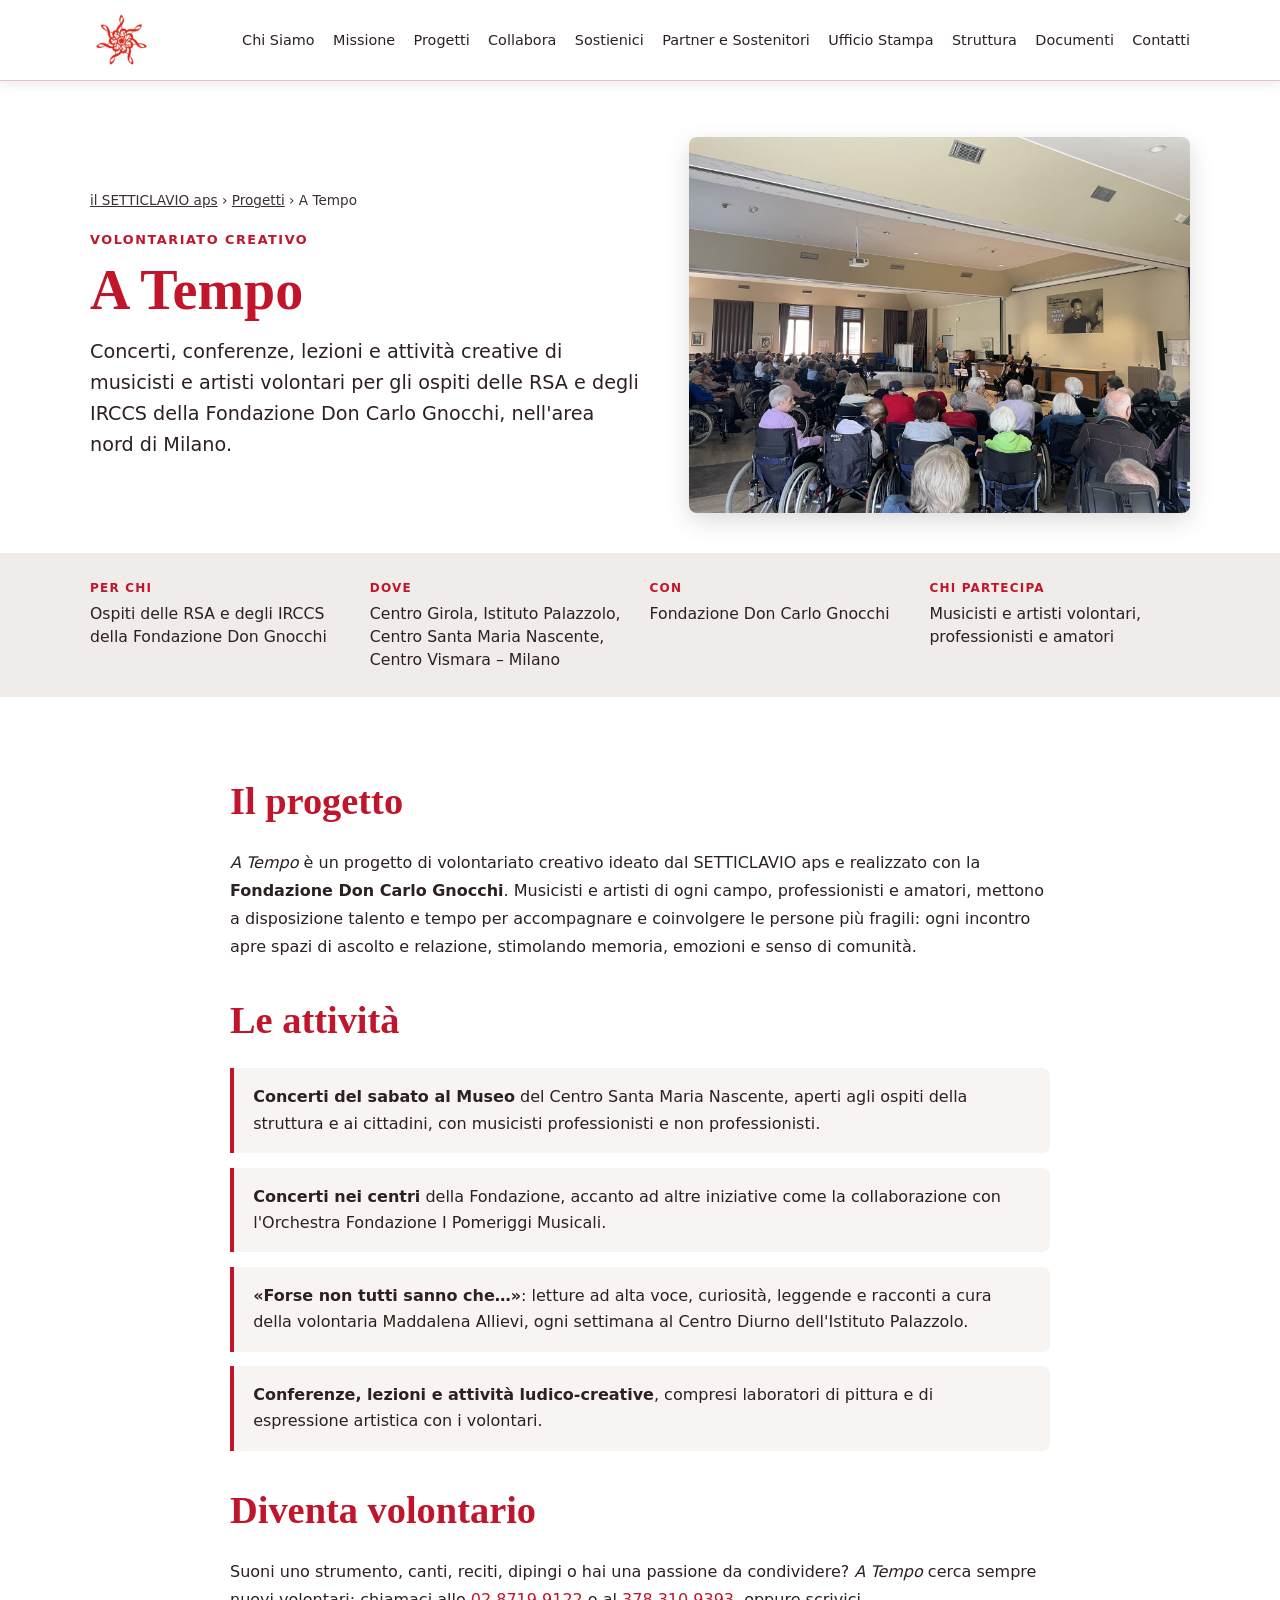
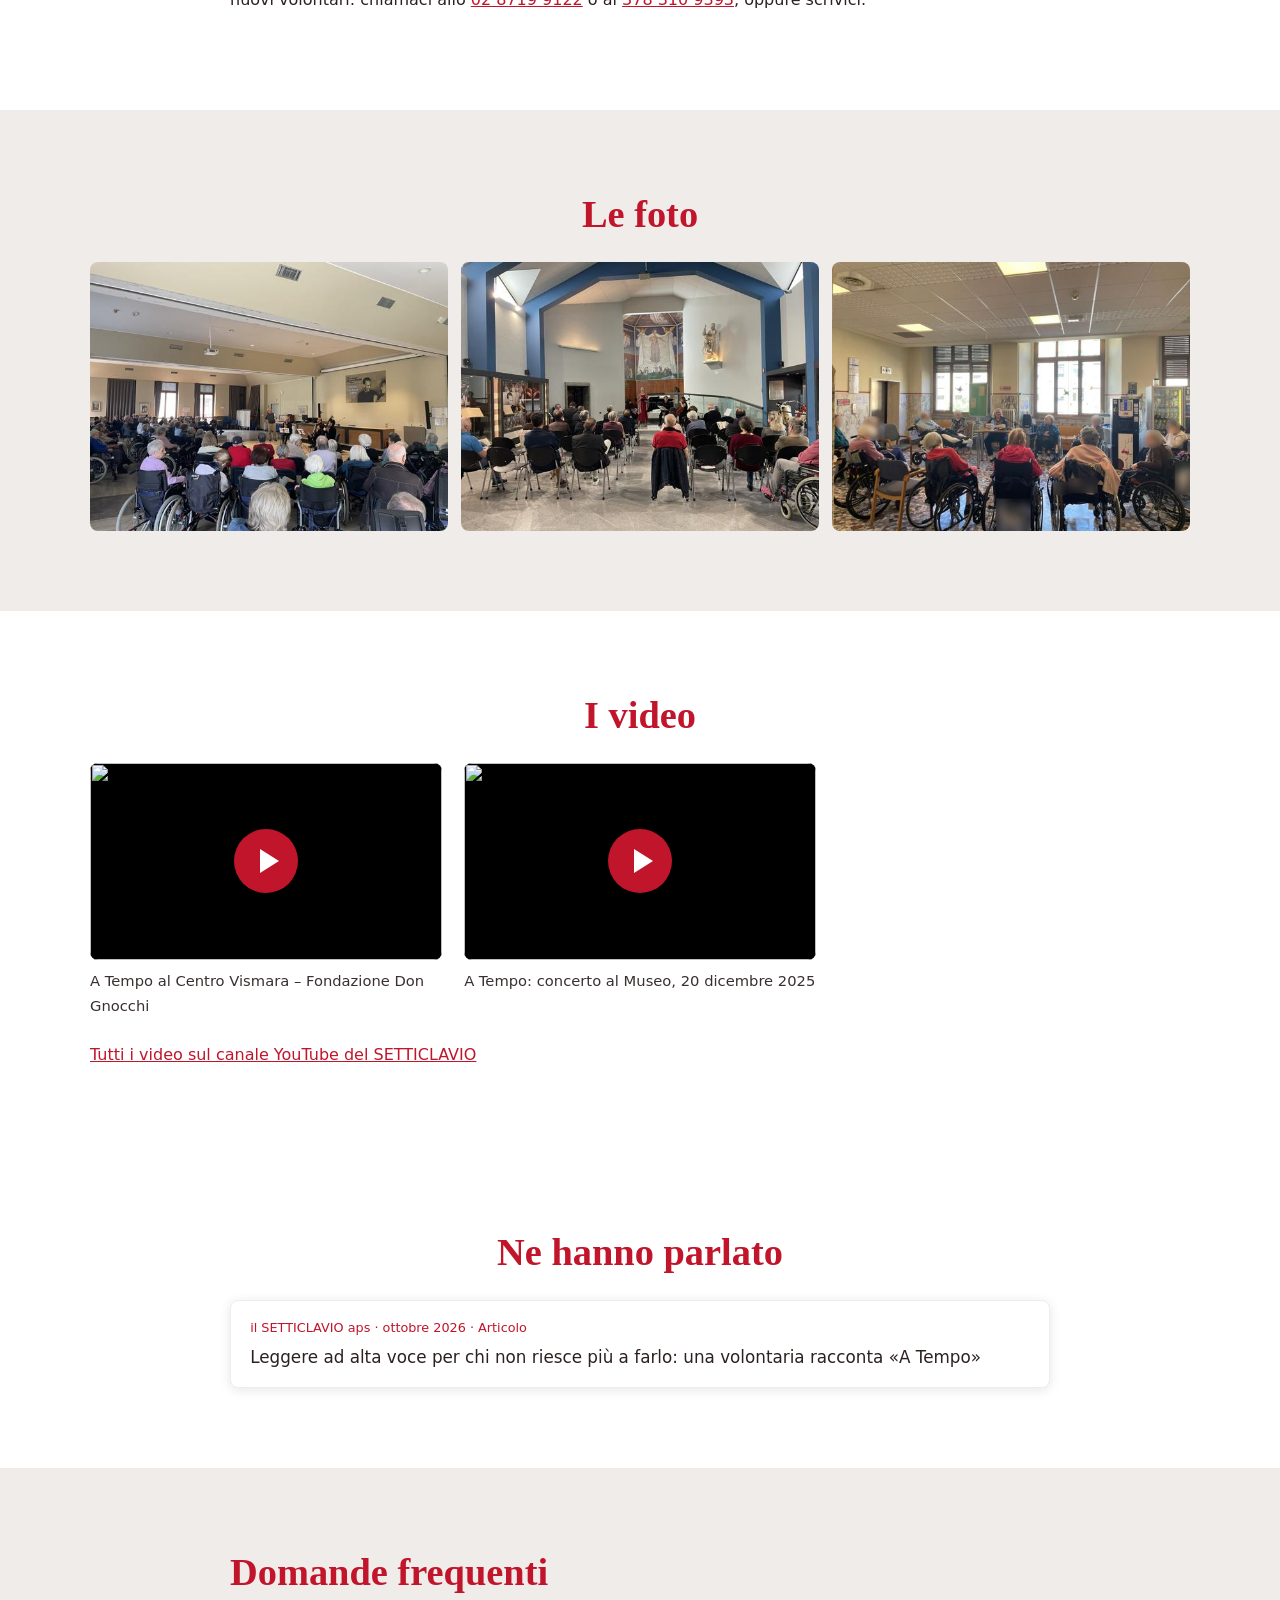
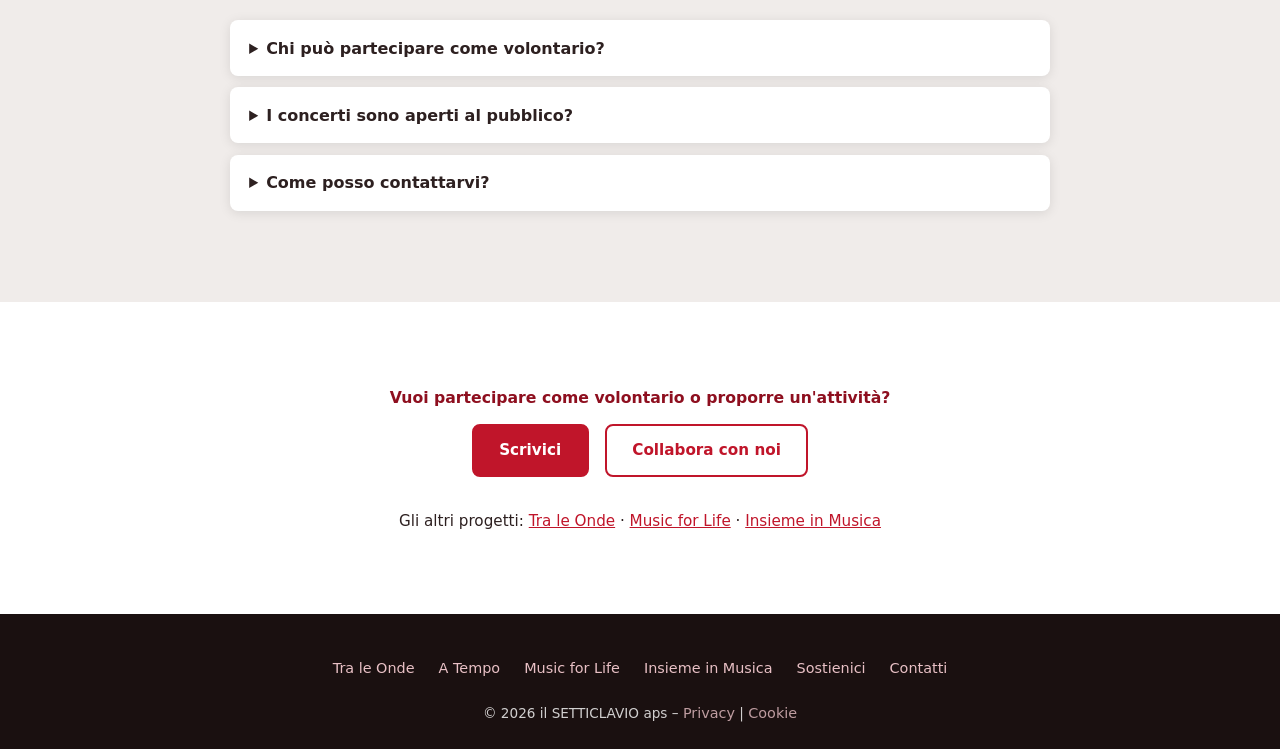
==== progetti/a-tempo/index.html @ abc51055 "Sito del SETTICLAVIO aps su GitHub Pages Prima pubblicazione su GitHub Pages con i file del sito di " ====
<!DOCTYPE html>
<html lang="it">
<head>
  <meta charset="UTF-8" />
  <meta name="viewport" content="width=device-width, initial-scale=1.0" />
  <title>A Tempo: musica e volontariato nelle RSA della Fondazione Don Gnocchi | il SETTICLAVIO aps</title>
  <meta name="description" content="A Tempo: concerti, letture e attività creative di musicisti e artisti volontari per gli ospiti delle RSA della Fondazione Don Gnocchi a Milano." />
  <meta name="robots" content="index, follow, max-image-preview:large" />
  <meta name="theme-color" content="#c0152a" />
  <meta property="og:site_name" content="il SETTICLAVIO aps" />
  <meta property="og:title" content="A Tempo: musica e volontariato nelle RSA della Fondazione Don Gnocchi" />
  <meta property="og:description" content="A Tempo: concerti, letture e attività creative di musicisti e artisti volontari per gli ospiti delle RSA della Fondazione Don Gnocchi a Milano." />
  <meta property="og:type" content="website" />
  <meta property="og:url" content="https://ilsetticlavio.it/progetti/a-tempo/" />
  <meta property="og:locale" content="it_IT" />
  <meta property="og:image" content="https://ilsetticlavio.it/assets/images/progetti/a-tempo/concerto-centro-girola.jpg" />
  <meta name="twitter:card" content="summary_large_image" />
  <link rel="icon" href="../../favicon.ico" sizes="any" />
  <link rel="icon" type="image/png" sizes="32x32" href="../../assets/images/favicon-32x32.png" />
  <link rel="icon" type="image/png" sizes="16x16" href="../../assets/images/favicon-16x16.png" />
  <link rel="apple-touch-icon" sizes="180x180" href="../../assets/images/apple-touch-icon.png" />
  <link rel="canonical" href="https://ilsetticlavio.it/progetti/a-tempo/" />
  <link rel="stylesheet" href="../../assets/css/style.css?v=202611062003" />
  <link rel="stylesheet" href="../../assets/css/progetti.css?v=20261106" />
  <script type="application/ld+json">
{
  "@context": "https://schema.org",
  "@graph": [
    {
      "@type": "WebPage",
      "@id": "https://ilsetticlavio.it/progetti/a-tempo/#page",
      "url": "https://ilsetticlavio.it/progetti/a-tempo/",
      "name": "A Tempo: musica e volontariato nelle RSA della Fondazione Don Gnocchi | il SETTICLAVIO aps",
      "description": "A Tempo: concerti, letture e attività creative di musicisti e artisti volontari per gli ospiti delle RSA della Fondazione Don Gnocchi a Milano.",
      "inLanguage": "it-IT",
      "isPartOf": {
        "@id": "https://ilsetticlavio.it/#website"
      },
      "about": {
        "@id": "https://ilsetticlavio.it/#org"
      },
      "publisher": {
        "@id": "https://ilsetticlavio.it/#org"
      },
      "primaryImageOfPage": "https://ilsetticlavio.it/assets/images/progetti/a-tempo/concerto-centro-girola.jpg"
    },
    {
      "@type": "BreadcrumbList",
      "itemListElement": [
        {
          "@type": "ListItem",
          "position": 1,
          "name": "il SETTICLAVIO aps",
          "item": "https://ilsetticlavio.it/"
        },
        {
          "@type": "ListItem",
          "position": 2,
          "name": "Progetti",
          "item": "https://ilsetticlavio.it/#progetti"
        },
        {
          "@type": "ListItem",
          "position": 3,
          "name": "A Tempo",
          "item": "https://ilsetticlavio.it/progetti/a-tempo/"
        }
      ]
    },
    {
      "@type": "FAQPage",
      "mainEntity": [
        {
          "@type": "Question",
          "name": "Chi può partecipare come volontario?",
          "acceptedAnswer": {
            "@type": "Answer",
            "text": "Musicisti e artisti di ogni campo, professionisti e amatori, ma anche chi vuole leggere, raccontare o proporre un'attività creativa agli ospiti."
          }
        },
        {
          "@type": "Question",
          "name": "I concerti sono aperti al pubblico?",
          "acceptedAnswer": {
            "@type": "Answer",
            "text": "I concerti del sabato al Museo del Centro Santa Maria Nascente sono aperti sia agli ospiti della struttura sia ai cittadini."
          }
        },
        {
          "@type": "Question",
          "name": "Come posso contattarvi?",
          "acceptedAnswer": {
            "@type": "Answer",
            "text": "Al numero 02 8719 9122, al cellulare 378 310 9393 o scrivendo all'associazione dalla pagina dei contatti."
          }
        }
      ]
    },
    {
      "@type": "VideoObject",
      "name": "A Tempo al Centro Vismara – Fondazione Don Gnocchi",
      "description": "A Tempo al Centro Vismara – Fondazione Don Gnocchi – A Tempo, un progetto del SETTICLAVIO aps.",
      "thumbnailUrl": "https://i.ytimg.com/vi/jRk2CGyOWIU/hqdefault.jpg",
      "uploadDate": "2026-01-29T12:00:00+01:00",
      "duration": "PT3M37S",
      "contentUrl": "https://www.youtube.com/watch?v=jRk2CGyOWIU",
      "embedUrl": "https://www.youtube.com/embed/jRk2CGyOWIU",
      "publisher": {
        "@id": "https://ilsetticlavio.it/#org"
      }
    },
    {
      "@type": "VideoObject",
      "name": "A Tempo: concerto al Museo, 20 dicembre 2025",
      "description": "A Tempo: concerto al Museo, 20 dicembre 2025 – A Tempo, un progetto del SETTICLAVIO aps.",
      "thumbnailUrl": "https://i.ytimg.com/vi/jlAQTrAy6Rc/hqdefault.jpg",
      "uploadDate": "2026-01-26T12:00:00+01:00",
      "duration": "PT2M45S",
      "contentUrl": "https://www.youtube.com/watch?v=jlAQTrAy6Rc",
      "embedUrl": "https://www.youtube.com/embed/jlAQTrAy6Rc",
      "publisher": {
        "@id": "https://ilsetticlavio.it/#org"
      }
    }
  ]
}
  </script>
</head>
<body>
  <header class="site-header" id="top">
    <div class="container header-inner">
      <a href="../../" class="logo" aria-label="il SETTICLAVIO aps – homepage">
        <img src="../../assets/images/logo-header.jpg" alt="il SETTICLAVIO aps – logo" width="66" height="56" />
      </a>
      <button class="nav-toggle" id="navToggle" aria-expanded="false" aria-controls="mainNav" aria-label="Apri menu">
        <span></span><span></span><span></span>
      </button>
      <nav class="main-nav" id="mainNav" aria-label="Navigazione principale">
        <ul>
          <li><a href="../../#chi-siamo">Chi Siamo</a></li>
          <li><a href="../../#missione">Missione</a></li>
          <li><a href="../../#progetti" aria-current="true">Progetti</a></li>
          <li><a href="../../#collabora">Collabora</a></li>
          <li><a href="../../#sostienici">Sostienici</a></li>
          <li><a href="../../#partner">Partner e Sostenitori</a></li>
          <li><a href="../../#ufficio-stampa">Ufficio Stampa</a></li>
          <li><a href="../../#struttura">Struttura</a></li>
          <li><a href="../../#documenti">Documenti</a></li>
          <li><a href="../../#contatti">Contatti</a></li>
        </ul>
      </nav>
    </div>
  </header>
  <main id="main">
    <section class="section proj-hero">
      <div class="container proj-hero-inner">
        <div class="proj-hero-text">
          <p class="proj-crumbs"><a href="../../">il SETTICLAVIO aps</a> › <a href="../../#progetti">Progetti</a> › A Tempo</p>
          <p class="proj-eyebrow">Volontariato creativo</p>
          <h1>A Tempo</h1>
          <p class="proj-lead">Concerti, conferenze, lezioni e attività creative di musicisti e artisti volontari per gli ospiti delle RSA e degli IRCCS della Fondazione Don Carlo Gnocchi, nell&#x27;area nord di Milano.</p>
        </div>
        <a class="proj-hero-img" href="../../assets/images/progetti/a-tempo/concerto-centro-girola.jpg" data-gallery="a-tempo" data-caption="Concerto per gli ospiti del Centro Girola – Fondazione Don Gnocchi, Milano"><img src="../../assets/images/progetti/a-tempo/concerto-centro-girola.jpg" alt="Concerto per gli ospiti del Centro Girola – Fondazione Don Gnocchi, Milano" width="1200" height="900" fetchpriority="high" /></a>
      </div>
    </section>
    <section class="proj-facts-wrap">
      <div class="container">
        <dl class="proj-facts">
          <div><dt>Per chi</dt><dd>Ospiti delle RSA e degli IRCCS della Fondazione Don Gnocchi</dd></div>
          <div><dt>Dove</dt><dd>Centro Girola, Istituto Palazzolo, Centro Santa Maria Nascente, Centro Vismara – Milano</dd></div>
          <div><dt>Con</dt><dd>Fondazione Don Carlo Gnocchi</dd></div>
          <div><dt>Chi partecipa</dt><dd>Musicisti e artisti volontari, professionisti e amatori</dd></div>
        </dl>
      </div>
    </section>
    <section class="section">
      <div class="container proj-body">
        <h2>Il progetto</h2>
        <p><em>A Tempo</em> è un progetto di volontariato creativo ideato dal SETTICLAVIO aps e realizzato con la <strong>Fondazione Don Carlo Gnocchi</strong>. Musicisti e artisti di ogni campo, professionisti e amatori, mettono a disposizione talento e tempo per accompagnare e coinvolgere le persone più fragili: ogni incontro apre spazi di ascolto e relazione, stimolando memoria, emozioni e senso di comunità.</p>
        <h2>Le attività</h2>
        <ul class="feature-list"><li><strong>Concerti del sabato al Museo</strong> del Centro Santa Maria Nascente, aperti agli ospiti della struttura e ai cittadini, con musicisti professionisti e non professionisti.</li><li><strong>Concerti nei centri</strong> della Fondazione, accanto ad altre iniziative come la collaborazione con l'Orchestra Fondazione I Pomeriggi Musicali.</li><li><strong>«Forse non tutti sanno che…»</strong>: letture ad alta voce, curiosità, leggende e racconti a cura della volontaria Maddalena Allievi, ogni settimana al Centro Diurno dell'Istituto Palazzolo.</li><li><strong>Conferenze, lezioni e attività ludico-creative</strong>, compresi laboratori di pittura e di espressione artistica con i volontari.</li></ul>
        <h2>Diventa volontario</h2>
        <p>Suoni uno strumento, canti, reciti, dipingi o hai una passione da condividere? <em>A Tempo</em> cerca sempre nuovi volontari: chiamaci allo <a href="tel:+390287199122">02 8719 9122</a> o al <a href="tel:+393783109393">378 310 9393</a>, oppure scrivici.</p>
      </div>
    </section>
    <section class="section section-alt">
      <div class="container">
        <h2>Le foto</h2>
        <div class="project-gallery proj-gallery" aria-label="Foto del progetto A Tempo">
          <a href="../../assets/images/progetti/a-tempo/concerto-centro-girola.jpg" data-gallery="a-tempo" data-caption="Concerto per gli ospiti del Centro Girola – Fondazione Don Gnocchi, Milano"><img src="../../assets/images/progetti/a-tempo/concerto-centro-girola-mini.jpg" alt="Concerto per gli ospiti del Centro Girola" loading="lazy" width="560" height="420" /></a>
          <a href="../../assets/images/progetti/a-tempo/concerto-museo-santa-maria-nascente.jpg" data-gallery="a-tempo" data-caption="Concerto del sabato al Museo del Centro Santa Maria Nascente, aperto a ospiti e cittadini"><img src="../../assets/images/progetti/a-tempo/concerto-museo-santa-maria-nascente-mini.jpg" alt="Concerto al Museo del Centro Santa Maria Nascente" loading="lazy" width="560" height="420" /></a>
          <a href="../../assets/images/progetti/a-tempo/letture-istituto-palazzolo.jpg" data-gallery="a-tempo" data-caption="Letture «Forse non tutti sanno che…» al Centro Diurno dell&#x27;Istituto Palazzolo"><img src="../../assets/images/progetti/a-tempo/letture-istituto-palazzolo-mini.jpg" alt="Letture ad alta voce al Centro Diurno dell&#x27;Istituto Palazzolo" loading="lazy" width="560" height="420" /></a>
        </div>
      </div>
    </section>
    <section class="section">
      <div class="container">
        <h2>I video</h2>
        <div class="proj-videos">
          <figure class="proj-video"><button class="yt" type="button" data-yt="jRk2CGyOWIU" aria-label="Guarda il video: A Tempo al Centro Vismara – Fondazione Don Gnocchi"><img src="https://i.ytimg.com/vi/jRk2CGyOWIU/hqdefault.jpg" alt="" loading="lazy" width="480" height="360" /><span class="play" aria-hidden="true"></span></button><figcaption>A Tempo al Centro Vismara – Fondazione Don Gnocchi</figcaption></figure>
          <figure class="proj-video"><button class="yt" type="button" data-yt="jlAQTrAy6Rc" aria-label="Guarda il video: A Tempo: concerto al Museo, 20 dicembre 2025"><img src="https://i.ytimg.com/vi/jlAQTrAy6Rc/hqdefault.jpg" alt="" loading="lazy" width="480" height="360" /><span class="play" aria-hidden="true"></span></button><figcaption>A Tempo: concerto al Museo, 20 dicembre 2025</figcaption></figure>
        </div>
        <p class="proj-more-videos"><a href="https://www.youtube.com/channel/UCIvSJoJzQL6KwwIrzW5JLLg" target="_blank" rel="noopener">Tutti i video sul canale YouTube del SETTICLAVIO</a></p>
      </div>
    </section>
    <section class="section">
      <div class="container">
        <h2>Ne hanno parlato</h2>
        <ul class="proj-press">
          <li><a href="../../assets/images/rassegna/2026-10-a-tempo-letture.jpg" target="_blank" rel="noopener"><span class="proj-press-meta">il SETTICLAVIO aps · ottobre 2026 · Articolo</span><span class="proj-press-title">Leggere ad alta voce per chi non riesce più a farlo: una volontaria racconta «A Tempo»</span></a></li>
        </ul>
      </div>
    </section>
    <section class="section section-alt">
      <div class="container proj-body">
        <h2>Domande frequenti</h2>
        <details class="proj-faq"><summary>Chi può partecipare come volontario?</summary><p>Musicisti e artisti di ogni campo, professionisti e amatori, ma anche chi vuole leggere, raccontare o proporre un&#x27;attività creativa agli ospiti.</p></details>
        <details class="proj-faq"><summary>I concerti sono aperti al pubblico?</summary><p>I concerti del sabato al Museo del Centro Santa Maria Nascente sono aperti sia agli ospiti della struttura sia ai cittadini.</p></details>
        <details class="proj-faq"><summary>Come posso contattarvi?</summary><p>Al numero 02 8719 9122, al cellulare 378 310 9393 o scrivendo all&#x27;associazione dalla pagina dei contatti.</p></details>
      </div>
    </section>
    <section class="section proj-cta">
      <div class="container">
        <p class="donate-prompt"><strong>Vuoi partecipare come volontario o proporre un&#x27;attività?</strong></p>
        <div class="proj-cta-buttons">
          <a href="../../#contatti" class="btn btn-primary">Scrivici</a>
          <a href="../../#collabora" class="btn btn-outline">Collabora con noi</a>
        </div>
        <p class="proj-others">Gli altri progetti: <a href="../tra-le-onde/">Tra le Onde</a> · <a href="../music-for-life/">Music for Life</a> · <a href="../insieme-in-musica/">Insieme in Musica</a></p>
      </div>
    </section>
  </main>

  <dialog class="press-dialog" id="pressDialog" aria-label="Immagine">
    <button type="button" class="press-dialog-close" aria-label="Chiudi">&times;</button>
    <button type="button" class="press-dialog-nav press-dialog-nav--prev" aria-label="Foto precedente" hidden>&#8249;</button>
    <button type="button" class="press-dialog-nav press-dialog-nav--next" aria-label="Foto successiva" hidden>&#8250;</button>
    <img src="" alt="Immagine ingrandita" />
    <p class="press-dialog-caption"></p>
  </dialog>

  <footer class="site-footer">
    <div class="container footer-inner">
      <nav aria-label="Link footer">
        <ul>
          <li><a href="../tra-le-onde/">Tra le Onde</a></li>
          <li><a href="../a-tempo/">A Tempo</a></li>
          <li><a href="../music-for-life/">Music for Life</a></li>
          <li><a href="../insieme-in-musica/">Insieme in Musica</a></li>
          <li><a href="../../#sostienici">Sostienici</a></li>
          <li><a href="../../#contatti">Contatti</a></li>
        </ul>
      </nav>
      <p class="footer-copy">
        © <span id="year"></span> il SETTICLAVIO aps –
        <a href="../../privacy.html">Privacy</a> |
        <a href="../../privacy.html#cookie">Cookie</a>
      </p>
    </div>
  </footer>

  <a href="#top" class="back-to-top" id="backToTop" aria-label="Torna in cima">↑</a>
  <script src="../../assets/js/main.js?v=202611062003"></script>
  <script>document.querySelectorAll('.yt').forEach(function(b){b.addEventListener('click',function(){var f=document.createElement('iframe');f.src='https://www.youtube-nocookie.com/embed/'+b.dataset.yt+'?autoplay=1&rel=0';f.title=b.getAttribute('aria-label');f.allow='accelerometer; autoplay; encrypted-media; gyroscope; picture-in-picture; fullscreen';f.allowFullscreen=true;b.parentNode.replaceChild(f,b);});});</script>
</body>
</html>
---- assets/css/style.css ----
/* ===========================
   RESET & BASE
   =========================== */
*, *::before, *::after { box-sizing: border-box; margin: 0; padding: 0; }

:root {
  --red:       #c0152a;
  --red-dark:  #8e0f1f;
  --red-light: #e8c0c5;
  --white:     #ffffff;
  --off-white: #f7f4f2;
  --gray-100:  #f0ecea;
  --gray-700:  #3a3030;
  --gray-900:  #1a1010;
  --text:      #2d2020;
  --radius:    8px;
  --shadow:    0 2px 12px rgba(0,0,0,.10);
  --shadow-lg: 0 8px 24px rgba(0,0,0,.14);
  --transition: .25s ease;
  --max-w:     1100px;
  --font:      'Georgia', 'Times New Roman', serif;
  --font-ui:   system-ui, -apple-system, sans-serif;
}

html { scroll-behavior: smooth; }

body {
  font-family: var(--font-ui);
  font-size: 1rem;
  line-height: 1.7;
  color: var(--text);
  background: var(--white);
}

img { max-width: 100%; height: auto; display: block; }
a  { color: var(--red); text-decoration: underline; }
a:hover { color: var(--red-dark); }

ul { list-style: none; }

/* ===========================
   TYPOGRAPHY
   =========================== */
h1, h2, h3, h4 {
  font-family: var(--font);
  line-height: 1.25;
  color: var(--gray-900);
}
h1 { font-size: clamp(2rem, 5vw, 3.5rem); }
h2 {
  font-size: clamp(1.6rem, 3vw, 2.4rem);
  color: var(--red);
  margin-bottom: 1.5rem;
  text-align: center;
}
h3 { font-size: 1.2rem; margin-bottom: .6rem; }
h4 { font-size: 1rem; margin-bottom: .4rem; }

p + p { margin-top: 1rem; }

.section-intro {
  max-width: 820px;
  margin: 0 auto 1.2rem;
  text-align: center;
  font-size: 1.05rem;
  color: var(--gray-700);
}

.impact-callout {
  max-width: 760px;
  margin: 1.5rem auto 0;
  padding: 1.6rem 1.8rem;
  background: var(--white);
  border-left: 4px solid var(--red);
  border-radius: var(--radius);
  box-shadow: var(--shadow);
}
.impact-callout p { margin: 0; }
.impact-callout-lead {
  font-size: 1.15rem;
  color: var(--gray-900);
  line-height: 1.5;
}
.impact-callout-lead strong { color: var(--red); }
.impact-callout-body {
  margin-top: .7rem !important;
  color: var(--gray-700);
  font-size: 1rem;
}
.impact-callout-body strong { color: var(--red-dark); }
.section-lead {
  text-align: center;
  font-size: 1.05rem;
  color: var(--red-dark);
  margin: 0 auto 1rem;
  font-family: var(--font);
  font-style: italic;
}
.section-subtitle {
  text-align: center;
  font-size: 1.3rem;
  color: var(--red-dark);
  margin-bottom: 1rem;
}

/* ===========================
   LAYOUT
   =========================== */
.container {
  width: min(var(--max-w), 100% - 2rem);
  margin-inline: auto;
}

.section       { padding: 5rem 0; }
.section-alt   { background: var(--gray-100); }
.section-dark  { background: var(--red); color: var(--white); }
.section-dark h2 { color: var(--white); }
.section-dark a  { color: var(--red-light); }
.section-dark a:hover { color: var(--white); }

.section-cta   { text-align: center; margin-top: 2.5rem; }

.two-col   { display: grid; grid-template-columns: 1fr 1fr; gap: 3rem; align-items: start; }
.three-col { display: grid; grid-template-columns: repeat(3, 1fr); gap: 2rem; margin-top: 2.5rem; }
.four-col  { display: grid; grid-template-columns: repeat(4, 1fr); gap: 1.5rem; }

@media (max-width: 900px) {
  .two-col   { grid-template-columns: 1fr; }
  .three-col { grid-template-columns: 1fr 1fr; }
  .four-col  { grid-template-columns: 1fr 1fr; }
}
@media (max-width: 540px) {
  .three-col, .four-col { grid-template-columns: 1fr; }
}

/* ===========================
   BUTTONS
   =========================== */
.btn {
  display: inline-block;
  padding: .7rem 1.6rem;
  border-radius: var(--radius);
  font-family: var(--font-ui);
  font-size: .95rem;
  font-weight: 600;
  text-decoration: none;
  cursor: pointer;
  border: 2px solid transparent;
  transition: background var(--transition), color var(--transition), border-color var(--transition), transform var(--transition);
}
.btn:hover { transform: translateY(-1px); }
.btn-primary  { background: var(--red); color: var(--white); border-color: var(--red); }
.btn-primary:hover  { background: var(--red-dark); border-color: var(--red-dark); color: var(--white); }
.btn-outline  { background: transparent; color: var(--red); border-color: var(--red); }
.btn-outline:hover  { background: var(--red); color: var(--white); }
.btn-secondary { background: var(--white); color: var(--red); border-color: var(--white); }
.btn-secondary:hover { background: var(--off-white); }

.btn-donate {
  display: inline-flex;
  align-items: center;
  gap: .6rem;
  padding: 1rem 2.2rem;
  font-size: 1.05rem;
  letter-spacing: .01em;
  color: var(--white);
  border-color: transparent;
  background: linear-gradient(135deg, #198754, #146c43);
  box-shadow: 0 6px 20px rgba(25, 135, 84, .35);
  animation: donate-pulse 2.6s ease-in-out infinite;
}
.btn-donate:hover {
  color: var(--white);
  background: linear-gradient(135deg, #146c43, #198754);
  box-shadow: 0 12px 28px rgba(25, 135, 84, .5);
  transform: translateY(-2px);
}
.btn-donate-heart {
  width: 18px;
  height: 18px;
  fill: currentColor;
  transform-origin: center;
  animation: donate-heartbeat 1.6s ease-in-out infinite;
}

@keyframes donate-pulse {
  0%, 100% { box-shadow: 0 6px 20px rgba(25, 135, 84, .35); }
  50%      { box-shadow: 0 8px 28px rgba(25, 135, 84, .55); }
}
@keyframes donate-heartbeat {
  0%, 100% { transform: scale(1); }
  14%      { transform: scale(1.22); }
  28%      { transform: scale(1); }
  42%      { transform: scale(1.14); }
  56%      { transform: scale(1); }
}
@media (prefers-reduced-motion: reduce) {
  .btn-donate, .btn-donate-heart { animation: none; }
}

.btn-cta {
  display: inline-flex;
  align-items: center;
  gap: .6rem;
  padding: 1rem 2.2rem;
  font-size: 1.05rem;
  letter-spacing: .01em;
  color: var(--white);
  border-color: transparent;
  background: linear-gradient(135deg, var(--red), var(--red-dark));
  box-shadow: 0 6px 20px rgba(192, 21, 42, .25);
}
.btn-cta:hover {
  color: var(--white);
  background: linear-gradient(135deg, var(--red-dark), var(--red));
  box-shadow: 0 12px 28px rgba(192, 21, 42, .4);
  transform: translateY(-2px);
}
.btn-cta-arrow {
  width: 18px;
  height: 18px;
  transition: transform var(--transition);
}
.btn-cta:hover .btn-cta-arrow { transform: translateX(4px); }
@media (prefers-reduced-motion: reduce) {
  .btn-cta-arrow { transition: none; }
}

/* ===========================
   HEADER
   =========================== */
.site-header {
  position: sticky;
  top: 0;
  z-index: 100;
  background: var(--white);
  border-bottom: 1px solid var(--red-light);
  box-shadow: var(--shadow);
}
.header-inner {
  display: flex;
  align-items: center;
  gap: 2rem;
  padding-block: .75rem;
}
.logo img {
  height: 56px;
  width: auto;
  display: block;
}
.logo { text-decoration: none; }

.main-nav { flex: 1; }
.main-nav ul { display: flex; justify-content: flex-end; gap: 1.15rem; flex-wrap: nowrap; }
.main-nav a {
  color: var(--text);
  text-decoration: none;
  font-weight: 500;
  font-size: .9rem;
  white-space: nowrap;
  padding: .25rem 0;
  border-bottom: 2px solid transparent;
  transition: border-color var(--transition), color var(--transition);
}
.main-nav a:hover { color: var(--red); border-bottom-color: var(--red); }

.nav-toggle {
  display: none;
  flex-direction: column;
  gap: 5px;
  background: none;
  border: none;
  cursor: pointer;
  padding: .5rem;
  margin-left: auto;
}
.nav-toggle span {
  display: block;
  width: 24px; height: 2px;
  background: var(--text);
  border-radius: 2px;
  transition: transform var(--transition), opacity var(--transition);
}
.nav-toggle[aria-expanded="true"] span:nth-child(1) { transform: translateY(7px) rotate(45deg); }
.nav-toggle[aria-expanded="true"] span:nth-child(2) { opacity: 0; }
.nav-toggle[aria-expanded="true"] span:nth-child(3) { transform: translateY(-7px) rotate(-45deg); }

@media (max-width: 1120px) {
  .nav-toggle { display: flex; }
  .header-inner > .btn { display: none; }
  .main-nav {
    display: none;
    position: absolute;
    top: 100%;
    left: 0; right: 0;
    background: var(--white);
    border-top: 1px solid var(--red-light);
    padding: 1.5rem;
    box-shadow: var(--shadow);
  }
  .main-nav.is-open { display: block; }
  .main-nav ul { flex-direction: column; justify-content: flex-start; gap: 1rem; }
  .main-nav a { font-size: 1.1rem; }
}

/* ===========================
   HERO
   =========================== */
.hero {
  background: var(--white);
  padding: 0;
}
.hero-image {
  display: block;
  width: 100%;
  height: auto;
  margin: 0;
}

.sr-only {
  position: absolute;
  width: 1px;
  height: 1px;
  padding: 0;
  margin: -1px;
  overflow: hidden;
  clip: rect(0, 0, 0, 0);
  white-space: nowrap;
  border: 0;
}

/* ===========================
   CARDS (Chi Siamo)
   =========================== */
.cards-small { display: flex; flex-direction: column; gap: 1.2rem; }
.card-small {
  background: var(--off-white);
  border-radius: var(--radius);
  padding: 1.2rem 1.4rem;
  border-left: 4px solid var(--red-light);
}
.card-small.highlight { border-left-color: var(--red); background: #fff0f2; }
.did-you-know {
  margin-top: 3rem;
  padding: 2rem 2.5rem;
  background: #fff0f2;
  border-left: 4px solid var(--red);
  border-radius: var(--radius);
  box-shadow: var(--shadow);
}
.dyk-title {
  display: flex;
  align-items: center;
  gap: .75rem;
  font-family: var(--font);
  font-size: 1.95rem;
  color: var(--red);
  margin: 0 0 1.2rem;
  line-height: 1.1;
}
.dyk-icon {
  width: 48px;
  height: 48px;
  stroke: var(--red);
  fill: none;
  flex-shrink: 0;
}
.dyk-body {
  background: var(--white);
  padding: 1.4rem 1.6rem;
  border-radius: var(--radius);
  box-shadow: 0 1px 4px rgba(0, 0, 0, .04);
  color: var(--gray-700);
}
.dyk-body p { margin: 0 0 .9rem; line-height: 1.65; }
.dyk-body p:last-child { margin-bottom: 0; }
.dyk-body strong { color: var(--gray-900); }

@media (max-width: 700px) {
  .did-you-know { padding: 1.6rem 1.4rem; }
  .dyk-title { font-size: 1.6rem; }
  .dyk-icon { width: 38px; height: 38px; }
  .dyk-body { padding: 1.2rem 1.3rem; }
}

.setticlavio-quote {
  font-family: var(--font);
  font-style: italic;
  color: var(--red-dark);
  background: var(--white);
  border-left: 4px solid var(--red);
  border-radius: 0 var(--radius) var(--radius) 0;
  box-shadow: 0 2px 8px rgba(192, 21, 42, .08);
  padding: 1rem 1.4rem;
  margin: 1.2rem 0 0;
  font-size: 1.08rem;
  line-height: 1.5;
}
.card-small .card-icon {
  display: block;
  width: 56px;
  height: 56px;
  object-fit: contain;
  margin-bottom: .6rem;
}

/* ===========================
   TIMELINE (Chi Siamo)
   =========================== */
.timeline {
  list-style: none;
  margin: 1.5rem 0 0;
  padding: 0;
  position: relative;
}
.timeline::before {
  content: "";
  position: absolute;
  left: 70px;
  top: 8px;
  bottom: 8px;
  width: 2px;
  background: var(--red-light);
}
.timeline li {
  position: relative;
  display: grid;
  grid-template-columns: 90px 1fr;
  gap: 1.2rem;
  padding: 0 0 1.8rem;
}
.timeline li:last-child { padding-bottom: 0; }
.timeline-year {
  font-family: var(--font);
  font-weight: 700;
  font-size: 1.15rem;
  color: var(--red);
  text-align: right;
  padding-right: 1.4rem;
  position: relative;
  line-height: 1.3;
}
.timeline-year::after {
  content: "";
  position: absolute;
  right: -7px;
  top: 6px;
  width: 14px;
  height: 14px;
  border-radius: 50%;
  background: var(--red);
  border: 3px solid var(--white);
  box-shadow: 0 0 0 2px var(--red-light);
}
.timeline-body h3 {
  margin: 0 0 .4rem;
  font-size: 1.1rem;
  color: var(--gray-900);
}
.timeline-body p {
  margin: 0;
  line-height: 1.55;
}

@media (max-width: 540px) {
  .timeline::before { left: 50px; }
  .timeline li { grid-template-columns: 70px 1fr; gap: .8rem; }
  .timeline-year { font-size: 1rem; padding-right: 1rem; }
}

/* ===========================
   VALUES
   =========================== */
.value-card {
  background: var(--white);
  border-radius: var(--radius);
  padding: 2rem 1.5rem;
  text-align: center;
  box-shadow: var(--shadow);
  border-top: 4px solid var(--red);
  transition: transform var(--transition), box-shadow var(--transition);
  display: flex;
  flex-direction: column;
}
.value-card p {
  font-size: .95rem;
  line-height: 1.7;
  text-align: left;
}
.value-card p + p { margin-top: .8rem; }
.value-card:hover { transform: translateY(-4px); box-shadow: var(--shadow-lg); }
.value-icon {
  display: inline-flex;
  align-items: center;
  justify-content: center;
  width: 110px;
  height: 110px;
  margin: 0 auto 1rem;
  color: var(--red);
  background: #fff0f2;
  border-radius: 50%;
}
.value-icon svg { width: 60px; height: 60px; }
.value-img {
  display: block;
  width: 110px;
  height: 110px;
  object-fit: contain;
  margin: 0 auto 1rem;
}

/* ===========================
   PROJECTS
   =========================== */
.project-list { display: flex; flex-direction: column; gap: 3rem; margin-top: 1rem; }
.project-card {
  display: grid;
  grid-template-columns: 1fr 1fr;
  gap: 0;
  align-items: stretch;
  background: var(--off-white);
  border-radius: var(--radius);
  overflow: hidden;
  box-shadow: var(--shadow);
}
.project-card--reverse .project-img { order: 2; }

.project-img {
  min-height: 320px;
  background: var(--white) url('../images/atempo.png') center/contain no-repeat;
}
.project-img--onde { background-image: url('../images/traleonde.png'); }
.project-img--mfl  { background-image: url('../images/musicforlife.png'); }
.project-img--iim  { background-image: url('../images/insieme-in-musica-locandina.jpg'); background-size: auto 92%; }

.project-body { padding: 2.5rem 2rem; }
.project-body h3 { font-size: 1.5rem; color: var(--red); margin-bottom: 1rem; }

@media (max-width: 700px) {
  .project-card { grid-template-columns: 1fr; }
  .project-card--reverse .project-img { order: 0; }
  .project-img { min-height: 220px; }
}

/* ===========================
   SERVICES (Aziende)
   =========================== */
.service-card {
  background: var(--white);
  border-radius: var(--radius);
  padding: 1.5rem;
  box-shadow: var(--shadow);
  text-align: center;
  transition: transform var(--transition), box-shadow var(--transition);
}
.service-card:hover { transform: translateY(-4px); box-shadow: var(--shadow-lg); }
.service-icon { font-size: 2rem; margin-bottom: .8rem; }
.service-img {
  display: block;
  width: 90px;
  height: 90px;
  object-fit: contain;
  margin: 0 auto .8rem;
}
.service-card h4 { color: var(--red-dark); }
.service-card p { font-size: .95rem; color: var(--gray-700); }

.company-benefits {
  margin: 2.5rem auto 0;
  padding: 1.8rem 2rem;
  background: var(--white);
  border-radius: var(--radius);
  box-shadow: var(--shadow);
}
.company-benefits-title {
  text-align: center;
  color: var(--red);
  font-size: 1.2rem;
  margin: 0 0 1.4rem;
}
.company-benefits ul {
  list-style: none;
  padding: 0;
  margin: 0;
  display: grid;
  grid-template-columns: repeat(4, 1fr);
  gap: 1.5rem;
}
.company-benefits li { display: flex; gap: .7rem; align-items: flex-start; font-size: .92rem; color: var(--gray-700); line-height: 1.5; }
.company-benefits li svg { width: 26px; height: 26px; flex-shrink: 0; color: var(--red); }
.company-benefits li strong { display: block; color: var(--gray-900); margin-bottom: .15rem; }
.company-knowhow {
  max-width: 760px;
  margin: 1.8rem auto 0;
  text-align: center;
  color: var(--gray-700);
}
.company-knowhow strong { color: var(--red-dark); }
.company-partners-link { margin: 1rem 0 0; font-size: .95rem; }
.company-partners-link a { color: var(--red); text-decoration: underline; }
@media (max-width: 900px) {
  .company-benefits ul { grid-template-columns: 1fr 1fr; }
}
@media (max-width: 540px) {
  .company-benefits { padding: 1.5rem 1.2rem; }
  .company-benefits ul { grid-template-columns: 1fr; }
}

/* ===========================
   SUPPORT CARDS
   =========================== */
.support-card {
  background: var(--off-white);
  border-radius: var(--radius);
  padding: 2rem 1.5rem;
  display: flex;
  flex-direction: column;
  gap: .8rem;
  box-shadow: var(--shadow);
  border-top: 4px solid var(--red);
}
.support-grid {
  display: grid;
  grid-template-columns: 1fr 1fr;
  gap: 2rem;
  margin-top: 2.5rem;
}
.support-card-wide { grid-column: 1 / -1; }
.support-intro {
  display: flex;
  align-items: flex-start;
  gap: 1.5rem;
}
.support-intro .support-img { flex-shrink: 0; }
.support-intro p { margin-bottom: .6rem; }
.donate-options {
  display: grid;
  grid-template-columns: repeat(3, 1fr);
  gap: 1.2rem;
  margin-top: .4rem;
}
@media (max-width: 900px) {
  .donate-options { grid-template-columns: 1fr 1fr; }
  .donate-options .donate-option:first-child { grid-column: 1 / -1; }
}
@media (max-width: 640px) {
  .support-grid, .donate-options { grid-template-columns: 1fr; }
  .support-intro { flex-direction: column; gap: .4rem; }
  .iban { white-space: normal; }
}

.support-card h3 {
  color: var(--red);
  font-size: 1.3rem;
  margin-bottom: .4rem;
}
.support-img {
  display: block;
  width: 80px;
  height: 80px;
  object-fit: contain;
  margin-bottom: .4rem;
}
.support-card .btn { margin-top: auto; align-self: flex-start; }

.donate-prompt {
  margin: .2rem 0 -.2rem;
  font-size: .98rem;
  color: var(--gray-900);
}
.donate-prompt strong { color: var(--red-dark); }

.section-cta .donate-prompt {
  max-width: 560px;
  margin: 0 auto 1.5rem;
  font-size: 1.05rem;
  line-height: 1.6;
}

.payment-methods {
  list-style: none;
  display: flex;
  flex-wrap: wrap;
  gap: .4rem;
  padding: 0;
  margin: .7rem 0 0;
  align-self: flex-start;
}
.payment-methods li { display: flex; }
.payment-methods svg {
  height: 22px;
  width: auto;
  display: block;
  border-radius: 4px;
  box-shadow: 0 1px 2px rgba(0,0,0,.08);
}

.donate-option {
  background: var(--white);
  border-radius: var(--radius);
  padding: 1.6rem 1.2rem 1.4rem;
  display: flex;
  flex-direction: column;
  align-items: center;
  text-align: center;
  gap: .55rem;
  box-shadow: 0 1px 6px rgba(0,0,0,.07);
  border-top: 3px solid var(--red);
}
.donate-option--satispay { border-top-color: #ff3d00; }
.donate-option--carta { border-top-color: #198754; }
.donate-option--carta .donate-option-icon { background: #d1e7dd; color: #198754; }
.donate-choose {
  margin: 1.2rem 0 .2rem;
  font-weight: 700;
  font-size: .85rem;
  text-transform: uppercase;
  letter-spacing: .08em;
  color: var(--gray-700);
  text-align: center;
}
.donate-option-icon {
  width: 56px;
  height: 56px;
  border-radius: 50%;
  background: var(--red-light);
  color: var(--red);
  display: flex;
  align-items: center;
  justify-content: center;
}
.donate-option-icon svg { width: 28px; height: 28px; }
.donate-option-logo { width: auto; border-radius: 0; background: none; }
.donate-option-logo img { height: 26px; width: auto; display: block; }
.donate-option-title {
  font-family: var(--font-ui);
  font-size: 1.1rem;
  font-weight: 700;
  color: var(--gray-900);
  margin: .2rem 0 0;
}
.donate-badge {
  font-size: .75rem;
  font-weight: 700;
  color: var(--white);
  background: var(--red);
  padding: .15rem .65rem;
  border-radius: 999px;
}
.donate-badge-muted { background: #198754; }
.donate-badge-satispay { background: #ff3d00; }
.donate-badge-heart { display: inline-flex; align-items: center; padding: .3rem .8rem; }
.donate-badge-heart .btn-donate-heart { width: 14px; height: 14px; }
.donate-option-text { font-size: .93rem; margin: 0 0 .3rem; color: var(--gray-700); }
.donate-option .btn,
.donate-option .iban-box { margin-top: auto; align-self: stretch; justify-content: center; }
.donate-option .btn { padding: .85rem 1.2rem; font-size: 1rem; }
.donate-option .payment-methods { align-self: center; margin: 0 0 .4rem; }

.iban-box {
  display: flex;
  flex-direction: column;
  align-items: center;
  gap: .4rem;
  background: var(--off-white);
  border: 1px dashed var(--red-light);
  border-radius: var(--radius);
  padding: .7rem .6rem;
}
.iban {
  font-family: 'Courier New', monospace;
  font-weight: 700;
  font-size: .82rem;
  color: var(--red);
  white-space: nowrap;
}
.copy-btn {
  font: inherit;
  font-size: .8rem;
  font-weight: 600;
  padding: .25rem .8rem;
  border: 1px solid var(--red);
  border-radius: 999px;
  background: transparent;
  color: var(--red);
  cursor: pointer;
}
.copy-btn:hover { background: var(--red); color: var(--white); }
.bank-holder { font-size: .82rem; color: var(--gray-700); margin: 0; line-height: 1.5; }
.btn-satispay {
  display: inline-flex;
  align-items: center;
  gap: .6rem;
  color: var(--white);
  background: #ff3d00;
  border-color: #ff3d00;
}
.btn-satispay:hover { color: var(--white); background: #e03500; border-color: #e03500; }

.join-block {
  display: grid;
  grid-template-columns: auto 1fr auto;
  align-items: center;
  gap: 2rem;
  margin-top: 2.5rem;
  padding: 2rem 2.5rem;
  background: linear-gradient(135deg, var(--red), var(--red-dark));
  color: var(--white);
  border-radius: var(--radius);
  box-shadow: var(--shadow-lg);
}
.join-icon {
  width: 80px;
  height: 80px;
  color: var(--white);
  opacity: .92;
  flex-shrink: 0;
}
.join-icon svg { width: 100%; height: 100%; }
.join-content h3 {
  color: var(--white);
  margin: 0 0 .6rem;
  font-size: 1.4rem;
}
.join-content p {
  margin: 0 0 .6rem;
  color: rgba(255, 255, 255, .92);
  line-height: 1.55;
}
.join-content p:last-child { margin-bottom: 0; }
.join-content strong { color: var(--white); }
.join-content .donate-prompt {
  font-size: 1rem;
  color: rgba(255, 255, 255, .92);
  margin: .2rem 0 0;
}
.join-content .donate-prompt strong { color: var(--white); }
.join-content .join-note {
  margin-top: .7rem;
  font-size: .85rem;
  color: rgba(255, 255, 255, .78);
}
.join-note a { color: var(--white); text-decoration: underline; }

.join-cta {
  background: var(--white) !important;
  color: var(--red) !important;
  box-shadow: 0 6px 20px rgba(0, 0, 0, .15);
}
.join-cta:hover {
  background: var(--off-white) !important;
  color: var(--red-dark) !important;
  box-shadow: 0 12px 28px rgba(0, 0, 0, .22);
}

@media (max-width: 700px) {
  .join-block {
    grid-template-columns: 1fr;
    text-align: center;
    gap: 1.2rem;
    padding: 1.8rem 1.5rem;
  }
  .join-icon { margin: 0 auto; width: 64px; height: 64px; }
  .join-cta { justify-self: center; }
}

.bullet-list {
  list-style: none;
  padding-left: 0;
}
.bullet-list li {
  position: relative;
  padding-left: 1.4rem;
  margin-bottom: .4rem;
}
.bullet-list li::before {
  content: "♪";
  position: absolute;
  left: 0;
  color: var(--red);
  font-weight: bold;
}

.note { font-size: .85rem; color: var(--gray-700); font-style: italic; }
.note-with-icon {
  display: flex;
  align-items: center;
  gap: .5rem;
  font-style: normal;
  color: var(--red-dark);
  font-weight: 500;
}
.note-with-icon svg {
  width: 18px;
  height: 18px;
  color: var(--red);
  flex-shrink: 0;
}

.codice-fiscale {
  font-family: 'Courier New', monospace;
  font-size: 1.4rem;
  font-weight: bold;
  color: var(--red);
  background: var(--white);
  padding: .6rem 1rem;
  border-radius: var(--radius);
  text-align: center;
  letter-spacing: 1px;
  border: 2px dashed var(--red-light);
}
.cinque-x-mille-steps {
  list-style: none;
  counter-reset: step;
  padding: 0;
  margin: .4rem 0;
}
.cinque-x-mille-steps li {
  counter-increment: step;
  position: relative;
  padding-left: 2rem;
  margin-bottom: .6rem;
  font-size: .95rem;
  line-height: 1.5;
}
.cinque-x-mille-steps li::before {
  content: counter(step);
  position: absolute;
  left: 0;
  top: 0;
  width: 1.4rem;
  height: 1.4rem;
  background: var(--red);
  color: var(--white);
  border-radius: 50%;
  font-size: .8rem;
  font-weight: 700;
  display: flex;
  align-items: center;
  justify-content: center;
}

.social-links {
  display: flex;
  gap: .6rem;
  flex-wrap: wrap;
  margin-top: .5rem;
}
.social-links a {
  display: inline-flex;
  align-items: center;
  justify-content: center;
  width: 40px;
  height: 40px;
  border-radius: 50%;
  background: var(--red);
  color: var(--white);
  text-decoration: none;
  border: 2px solid var(--red);
  transition: background var(--transition), color var(--transition), border-color var(--transition), transform var(--transition);
}
.social-links a svg {
  width: 20px;
  height: 20px;
  fill: currentColor;
}
.social-links a:hover {
  background: var(--white);
  color: var(--red);
  transform: translateY(-2px);
}
.social-links--dark a {
  background: transparent;
  color: var(--white);
  border-color: var(--white);
}
.social-links--dark a:hover {
  background: var(--white);
  color: var(--red);
  border-color: var(--white);
}

/* ===========================
   PARTNERS
   =========================== */
.partners-featured {
  display: grid;
  grid-template-columns: repeat(3, 1fr);
  gap: 2rem;
  margin-bottom: 3rem;
}
.partner-featured {
  background: var(--white);
  border-radius: var(--radius);
  padding: 2rem 1.8rem;
  box-shadow: var(--shadow);
  text-align: center;
  display: flex;
  flex-direction: column;
  align-items: center;
  gap: .8rem;
  border-top: 4px solid var(--red);
}
.partner-featured img {
  max-width: 220px;
  max-height: 120px;
  min-height: 0;
  flex: 0 0 auto;
  width: auto;
  height: auto;
  object-fit: contain;
  margin: .5rem 0;
}
.partner-featured--main { grid-column: 1 / -1; }
.partner-featured--main p { max-width: 560px; }
.partner-featured img.logo-cariplo { width: 330px; max-width: 100%; max-height: none; }
.partner-featured img.logo-intesa { max-width: 130px; max-height: 92px; }
.partner-featured img.logo-bper { max-width: 150px; margin: 1.1rem 0; }
.partner-label {
  display: inline-block;
  background: var(--red);
  color: var(--white);
  font-size: .75rem;
  font-weight: 700;
  text-transform: uppercase;
  letter-spacing: .08em;
  padding: .3rem .8rem;
  border-radius: 20px;
}
.partner-featured h3 {
  color: var(--red);
  font-size: 1.25rem;
  margin: 0;
}
.partner-featured p {
  color: var(--gray-700);
  font-size: .95rem;
  margin: 0;
}

.partners-history {
  max-width: 900px;
  margin: 0 auto;
  text-align: center;
  padding: 2rem 0 0;
}
.partners-history-eyebrow {
  display: inline-block;
  font-size: .8rem;
  font-weight: 700;
  text-transform: uppercase;
  letter-spacing: .15em;
  color: var(--red);
  margin-bottom: .8rem;
}
.partners-history-title {
  font-family: var(--font);
  font-size: clamp(1.6rem, 3vw, 2.2rem);
  color: var(--gray-900);
  margin-bottom: 1rem;
  line-height: 1.2;
}
.partners-history-divider {
  width: 60px;
  height: 3px;
  background: var(--red);
  border-radius: 3px;
  margin: 0 auto 2.5rem;
}
.partners-history-block {
  margin-bottom: 2rem;
}
.partners-history-block:last-child { margin-bottom: 0; }
.partners-history-block h4 {
  font-family: var(--font);
  font-size: 1.15rem;
  color: var(--red);
  margin-bottom: .6rem;
  letter-spacing: .02em;
}
.partners-history p {
  color: var(--gray-700);
  font-size: 1.02rem;
  line-height: 1.8;
  max-width: 760px;
  margin: 0 auto;
}
.partners-history strong { color: var(--gray-900); font-weight: 600; }

.partners-block-intro {
  margin: 0 auto .9rem !important;
  font-size: .98rem !important;
  line-height: 1.5 !important;
  color: var(--gray-700);
}

.partners-chips {
  list-style: none;
  padding: 0;
  margin: 0 auto;
  display: flex;
  flex-wrap: wrap;
  justify-content: center;
  gap: .55rem;
  max-width: 820px;
}
.partners-chips li {
  background: var(--white);
  color: var(--red-dark);
  padding: .5rem .95rem;
  border-radius: 999px;
  font-size: .92rem;
  font-weight: 600;
  border: 1px solid var(--red-light);
  white-space: nowrap;
  box-shadow: 0 1px 2px rgba(0,0,0,.05);
  transition: background var(--transition), color var(--transition), border-color var(--transition), transform var(--transition);
}
.partners-chips li:hover {
  background: var(--red);
  color: var(--white);
  border-color: var(--red);
  transform: translateY(-1px);
}
.partners-chips .more {
  background: transparent;
  border-style: dashed;
  font-weight: 400;
  font-style: italic;
  color: var(--gray-700);
}
.partners-chips .more:hover {
  background: transparent;
  color: var(--red);
  border-color: var(--red);
  transform: none;
}

@media (max-width: 700px) {
  .partners-featured { grid-template-columns: 1fr; gap: 1.5rem; }
}

/* ===========================
   CONSIGLIO DIRETTIVO
   =========================== */
.board-subtitle {
  font-family: var(--font);
  font-size: 1.25rem;
  color: var(--gray-900);
  text-align: center;
  margin: 2.2rem 0 1rem;
  letter-spacing: .02em;
}
.board-row {
  display: grid;
  grid-template-columns: 1fr 1.15fr 1fr;
  gap: 1.2rem;
  align-items: stretch;
  margin-bottom: 1.5rem;
  max-width: 880px;
  margin-left: auto;
  margin-right: auto;
}
.board-grid {
  display: grid;
  grid-template-columns: repeat(4, 1fr);
  gap: 1.2rem;
}
.board-card {
  background: var(--off-white);
  border-radius: var(--radius);
  padding: 1.4rem 1.1rem;
  text-align: center;
  box-shadow: var(--shadow);
  border-top: 3px solid var(--red-light);
  transition: transform var(--transition), box-shadow var(--transition);
  display: flex;
  flex-direction: column;
  justify-content: center;
}
.board-card:hover { transform: translateY(-3px); box-shadow: var(--shadow-lg); }
.board-card--lead {
  background: #fff0f2;
  border-top: none;
  border: 2px solid var(--red);
  padding: 1.8rem 1.4rem;
  text-align: center;
}
.board-card--lead h4 {
  font-size: 1.35rem;
  color: var(--red);
}
.board-role {
  display: inline-block;
  font-size: .75rem;
  font-weight: 700;
  text-transform: uppercase;
  letter-spacing: .1em;
  color: var(--red);
  margin-bottom: .55rem;
}
.board-card--lead .board-role {
  font-size: .82rem;
}
.board-card h4 {
  font-size: 1.02rem;
  color: var(--gray-900);
  margin: 0;
  line-height: 1.3;
}

.assoc-stats {
  display: grid;
  grid-template-columns: 1fr 1fr;
  gap: 1.5rem;
  margin: 3rem auto 0;
  max-width: 720px;
}
.stat-card {
  padding: 1.8rem 1.5rem;
  border-radius: var(--radius);
  text-align: center;
  box-shadow: var(--shadow);
}
.stat-card--soci {
  background: #eaf2fb;
  border-left: 4px solid #5b8def;
}
.stat-card--volontari {
  background: #fce8de;
  border-left: 4px solid #e07a45;
}
.stat-label {
  display: block;
  font-size: 1rem;
  font-weight: 600;
  color: var(--gray-900);
  text-transform: uppercase;
  letter-spacing: .08em;
}
.stat-date {
  display: block;
  font-size: .85rem;
  color: var(--gray-700);
  margin: .15rem 0 .6rem;
}
.stat-number {
  display: block;
  font-family: var(--font);
  font-size: 3rem;
  font-weight: 700;
  line-height: 1;
}
.stat-card--soci .stat-number { color: #2c5ec7; }
.stat-card--volontari .stat-number { color: #c25f2c; }
.stat-unit {
  display: block;
  font-size: .95rem;
  color: var(--gray-700);
  margin-top: .35rem;
}

@media (max-width: 800px) {
  .board-row { grid-template-columns: 1fr; max-width: 420px; }
  .board-grid { grid-template-columns: repeat(2, 1fr); }
}
@media (max-width: 480px) {
  .board-grid { grid-template-columns: 1fr; }
  .assoc-stats { grid-template-columns: 1fr; }
}

/* ===========================
   DOCUMENTS
   =========================== */
.doc-links {
  display: flex;
  gap: 1rem;
  flex-wrap: wrap;
  justify-content: center;
  margin-top: 1rem;
}

/* ===========================
   CONTACT
   =========================== */
.contact-grid {
  max-width: 560px;
  margin: 2rem auto 0;
}
.contact-info a { color: var(--white); text-decoration: none; border-bottom: 1px solid rgba(255,255,255,.4); transition: border-color var(--transition); }
.contact-info a:hover { color: var(--white); border-bottom-color: var(--white); }

.contact-list {
  list-style: none;
  margin: 0 0 1.5rem;
  padding: 0;
  display: flex;
  flex-direction: column;
  gap: 1.1rem;
}
.contact-list li {
  display: grid;
  grid-template-columns: 40px 1fr;
  gap: 1rem;
  align-items: start;
}
.contact-icon {
  display: inline-flex;
  align-items: center;
  justify-content: center;
  width: 40px;
  height: 40px;
  border-radius: 50%;
  background: rgba(255,255,255,.12);
  color: var(--white);
  flex-shrink: 0;
}
.contact-icon svg { width: 20px; height: 20px; }
.contact-list li > div { display: flex; flex-direction: column; gap: .15rem; min-width: 0; }
.contact-list li > div > span:not(.contact-label),
.contact-list li > div > a { word-break: break-word; }
.contact-label {
  font-size: .72rem;
  font-weight: 700;
  text-transform: uppercase;
  letter-spacing: .12em;
  color: var(--red-light);
}


/* Riquadro di iscrizione alla newsletter, nella sezione Contatti */
.newsletter-box {
  margin-top: 2.5rem;
  padding: 1.6rem 1.8rem;
  border-radius: var(--radius);
  background: rgba(255,255,255,.1);
  border: 1px solid rgba(255,255,255,.25);
  text-align: center;
}
.newsletter-box h3 { color: var(--white); font-size: 1.4rem; margin-bottom: .5rem; }
.newsletter-box p { margin: 0 0 1.2rem; }
.newsletter-box .btn-secondary,
.newsletter-box .btn-secondary:hover { color: var(--red); }
.newsletter-box .newsletter-note { font-size: .85rem; opacity: .9; margin: 1.1rem 0 0; }
.newsletter-box .newsletter-note a { color: var(--white); }

/* ===========================
   SEGUICI + CONDIVIDI
   =========================== */
.section-share { padding: 3rem 0; }
.engage-wrap {
  display: grid;
  grid-template-columns: 1fr 1fr;
  gap: 2.5rem;
  align-items: stretch;
}
.engage-block {
  background: var(--white);
  border-radius: var(--radius);
  padding: 1.8rem 1.6rem;
  box-shadow: var(--shadow);
  display: flex;
  flex-direction: column;
}
.engage-block .follow-links,
.engage-block .share-actions {
  margin-top: auto;
}
.share-title {
  font-family: var(--font);
  font-size: 1.35rem;
  color: var(--gray-900);
  margin: 0 0 .3rem;
  text-align: left;
}
.share-sub {
  margin: 0 0 1.2rem;
  color: var(--gray-700);
  font-size: .95rem;
}

.follow-links {
  display: flex;
  flex-wrap: wrap;
  gap: .7rem;
}
.follow-links a {
  display: inline-flex;
  align-items: center;
  justify-content: center;
  width: 48px;
  height: 48px;
  border-radius: 50%;
  background: var(--red);
  color: var(--white);
  text-decoration: none;
  border: 2px solid var(--red);
  transition: background var(--transition), color var(--transition), transform var(--transition);
}
.follow-links a svg { width: 22px; height: 22px; fill: currentColor; }
.follow-links a:hover {
  background: var(--white);
  color: var(--red);
  transform: translateY(-2px);
}

.share-actions {
  display: flex;
  flex-wrap: wrap;
  gap: .6rem;
}
.share-btn {
  display: inline-flex;
  align-items: center;
  gap: .5rem;
  background: var(--white);
  color: var(--gray-900);
  border: 1px solid var(--red-light);
  border-radius: 30px;
  padding: .55rem 1rem;
  font-family: inherit;
  font-size: .88rem;
  font-weight: 600;
  cursor: pointer;
  text-decoration: none;
  transition: background var(--transition), color var(--transition), border-color var(--transition), transform var(--transition);
}
.share-btn:hover {
  background: var(--red);
  color: var(--white);
  border-color: var(--red);
  transform: translateY(-2px);
}
.share-btn svg {
  width: 18px;
  height: 18px;
  flex-shrink: 0;
}
.share-btn.is-copied {
  background: #1c7430;
  color: var(--white);
  border-color: #1c7430;
}

@media (max-width: 800px) {
  .engage-wrap { grid-template-columns: 1fr; gap: 1.5rem; }
}

/* ===========================
   FOOTER
   =========================== */
.site-footer {
  background: var(--gray-900);
  color: var(--white);
  padding: 2.5rem 0 1.5rem;
}
.footer-inner {
  display: flex;
  flex-direction: column;
  align-items: center;
  gap: 1.2rem;
  text-align: center;
}
.site-footer nav ul {
  display: flex;
  gap: 1.5rem;
  flex-wrap: wrap;
  justify-content: center;
}
.site-footer a {
  color: var(--red-light);
  text-decoration: none;
  font-size: .9rem;
}
.site-footer a:hover { color: var(--white); text-decoration: underline; }
.footer-copy { font-size: .85rem; opacity: .8; }

/* ===========================
   BACK TO TOP
   =========================== */
.back-to-top {
  position: fixed;
  bottom: 1.5rem;
  right: 1.5rem;
  width: 44px;
  height: 44px;
  border-radius: 50%;
  background: var(--red);
  color: var(--white);
  text-decoration: none;
  display: flex;
  align-items: center;
  justify-content: center;
  font-size: 1.4rem;
  box-shadow: var(--shadow-lg);
  opacity: 0;
  pointer-events: none;
  transition: opacity var(--transition), transform var(--transition), background var(--transition);
  z-index: 90;
}
.back-to-top.is-visible {
  opacity: 1;
  pointer-events: auto;
}
.back-to-top:hover { background: var(--red-dark); transform: translateY(-3px); color: var(--white); }

/* ===========================
   ACCESSIBILITY
   =========================== */
:focus-visible {
  outline: 3px solid var(--red);
  outline-offset: 2px;
  border-radius: 4px;
}

@media (prefers-reduced-motion: reduce) {
  *, *::before, *::after {
    animation-duration: .01ms !important;
    transition-duration: .01ms !important;
    scroll-behavior: auto !important;
  }
}

/* ===========================
   FADE-IN ON SCROLL
   =========================== */
.fade-in {
  opacity: 0;
  transform: translateY(20px);
  transition: opacity .6s ease, transform .6s ease;
}
.fade-in.is-visible {
  opacity: 1;
  transform: translateY(0);
}
.donate-receipt-note { margin-top: .4rem; font-size: .92rem; }
.donate-receipt-note a { color: var(--red); text-decoration: underline; }

/* ===========================
   UFFICIO STAMPA
   (comunicati, rassegna stampa, contatti per la stampa)
   =========================== */
.press-heading {
  margin: 2.4rem 0 0;
  text-align: center;
  font-size: 1.4rem;
  color: var(--gray-900);
  scroll-margin-top: 6rem;
}
.section-intro + .press-heading { margin-top: 1.6rem; }
.press-heading + .section-intro { margin-top: .4rem; }
.press-heading + .press-carousel { margin-top: 1rem; }
.press-carousel { position: relative; margin-top: 2rem; }
/* centre the cards when they all fit (e.g. only a few comunicati) */
.press-grid > .press-card:first-child { margin-left: auto; }
.press-grid > .press-card:last-child { margin-right: auto; }
.press-contact {
  max-width: 760px;
  margin: 2.6rem auto 0;
  padding: 1.4rem 1.8rem;
  background: var(--white);
  border-left: 4px solid var(--red);
  border-radius: var(--radius);
  box-shadow: var(--shadow);
  text-align: center;
  scroll-margin-top: 6rem;
}
.press-contact h3 { color: var(--gray-900); margin-bottom: .4rem; }
.press-contact p { margin: 0; color: var(--gray-700); }
.press-contact a { color: var(--red); font-weight: 700; overflow-wrap: anywhere; }
@media (max-width: 640px) {
  .press-contact { padding: 1.2rem 1.1rem; }
}
.press-grid {
  display: flex;
  gap: 1.25rem;
  overflow-x: auto;
  scroll-snap-type: x mandatory;
  scroll-behavior: smooth;
  padding: .5rem .25rem 1.25rem;
  /* snap the first card at scrollLeft 0, so the "previous" arrow stays hidden at the start */
  scroll-padding-inline: .25rem;
  scrollbar-width: thin;
  scrollbar-color: var(--red-light) transparent;
}
.press-grid::-webkit-scrollbar { height: 8px; }
.press-grid::-webkit-scrollbar-thumb { background: var(--red-light); border-radius: 4px; }
.press-grid .press-card { flex: 0 0 260px; scroll-snap-align: start; }
.press-nav {
  position: absolute;
  top: 95px;
  z-index: 2;
  width: 2.6rem;
  height: 2.6rem;
  border: 0;
  border-radius: 50%;
  background: var(--red);
  color: var(--white);
  font-size: 1.8rem;
  line-height: 1;
  cursor: pointer;
  box-shadow: var(--shadow);
  transition: opacity var(--transition);
}
.press-nav:hover { background: var(--red-dark); }
.press-nav[disabled] { opacity: 0; pointer-events: none; }
.press-nav--prev { left: -1.1rem; }
.press-nav--next { right: -1.1rem; }
@media (max-width: 1180px) {
  .press-nav--prev { left: -.5rem; }
  .press-nav--next { right: -.5rem; }
}
@media (max-width: 640px) {
  .press-nav { display: none; }
  .press-grid .press-card { flex-basis: 78vw; }
}
.press-card {
  display: flex;
  flex-direction: column;
  background: var(--white);
  border-radius: var(--radius);
  box-shadow: var(--shadow);
  overflow: hidden;
  color: inherit;
  text-decoration: none;
  transition: transform var(--transition), box-shadow var(--transition);
}
.press-card:hover { transform: translateY(-4px); box-shadow: var(--shadow-lg); }
.press-thumb {
  display: block;
  height: 190px;
  background: var(--gray-100);
  border-bottom: 3px solid var(--red);
  overflow: hidden;
}
.press-thumb img {
  width: 100%;
  height: 100%;
  object-fit: cover;
  object-position: top center;
  display: block;
  filter: sepia(.15);
}
.press-body { display: flex; flex-direction: column; gap: .35rem; padding: 1rem 1.1rem 1.2rem; }
.press-meta {
  font-size: .75rem;
  font-weight: 700;
  letter-spacing: .06em;
  text-transform: uppercase;
  color: var(--red);
}
.press-title { font-family: var(--font); font-size: 1.05rem; font-weight: 700; color: var(--gray-900); line-height: 1.35; }
.press-desc { font-size: .88rem; color: var(--gray-700); line-height: 1.5; }

.press-dialog {
  max-width: min(900px, 94vw);
  max-height: 94vh;
  padding: 1rem;
  border: 0;
  border-radius: var(--radius);
  background: var(--white);
  box-shadow: var(--shadow-lg);
}
.press-dialog::backdrop { background: rgba(20, 10, 10, .75); }
.press-dialog img { display: block; max-width: 100%; max-height: calc(94vh - 6rem); margin: 0 auto; }
.press-dialog-caption { margin: .7rem 0 0; text-align: center; font-size: .9rem; color: var(--gray-700); }
.press-dialog-close {
  position: sticky;
  top: 0;
  float: right;
  width: 2.2rem;
  height: 2.2rem;
  border: 0;
  border-radius: 50%;
  background: var(--red);
  color: var(--white);
  font-size: 1.4rem;
  line-height: 1;
  cursor: pointer;
}
.press-thumb { position: relative; }
.press-badge {
  position: absolute;
  top: .6rem;
  right: .6rem;
  z-index: 1;
  background: var(--red);
  color: var(--white);
  font-size: .7rem;
  font-weight: 700;
  letter-spacing: .08em;
  padding: .15rem .5rem;
  border-radius: 4px;
}

/* Project photos */
.project-img--photo {
  display: block;
  background-size: cover;
  background-position: center;
  cursor: zoom-in;
}
.project-gallery {
  display: grid;
  grid-template-columns: repeat(3, 1fr);
  gap: .6rem;
  margin-top: 1.2rem;
}
.project-gallery--four { grid-template-columns: repeat(4, 1fr); }
.project-gallery--five { grid-template-columns: repeat(5, 1fr); gap: .45rem; }
@media (max-width: 540px) { .project-gallery--four { grid-template-columns: repeat(2, 1fr); } .project-gallery--five { grid-template-columns: repeat(3, 1fr); } }
.project-gallery a { display: block; border-radius: 6px; overflow: hidden; cursor: zoom-in; }
.project-gallery img {
  display: block;
  width: 100%;
  aspect-ratio: 4 / 3;
  height: auto;
  object-fit: cover;
  transition: transform var(--transition);
}
.project-gallery a:hover img { transform: scale(1.05); }
.press-dialog-nav {
  position: absolute;
  top: 50%;
  transform: translateY(-50%);
  z-index: 2;
  width: 2.6rem;
  height: 2.6rem;
  border: 0;
  border-radius: 50%;
  background: rgba(192, 21, 42, .9);
  color: var(--white);
  font-size: 1.8rem;
  line-height: 1;
  cursor: pointer;
}
.press-dialog-nav[hidden] { display: none; }
.press-dialog-nav--prev { left: .8rem; }
.press-dialog-nav--next { right: .8rem; }
.project-badge {
  display: inline-block;
  vertical-align: middle;
  margin-left: .5rem;
  padding: .12rem .55rem;
  border: 1px solid var(--red);
  border-radius: 999px;
  font-family: var(--font-ui);
  font-size: .7rem;
  font-weight: 700;
  letter-spacing: .06em;
  text-transform: uppercase;
  color: var(--red);
  background: var(--white);
}
.cinque-x-mille-report {
  margin: .4rem 0 0;
  padding: .8rem 1rem;
  background: var(--white);
  border-left: 3px solid var(--red);
  border-radius: 4px;
  font-size: .92rem;
  line-height: 1.5;
}
.cinque-x-mille-report a { color: var(--red); }

/* Link alle pagine dei progetti */
.project-more { margin: 1.2rem 0 1.4rem; }
---- assets/css/progetti.css ----
/* Pagine dei progetti */
.proj-hero { padding: 3.5rem 0 2.5rem; }
.proj-hero-inner { display: grid; grid-template-columns: 1.1fr 1fr; gap: 3rem; align-items: center; }
.proj-crumbs { font-family: var(--font-ui); font-size: .85rem; color: var(--gray-700); margin-bottom: 1rem; }
.proj-crumbs a { color: var(--gray-700); }
.proj-eyebrow { font-family: var(--font-ui); font-size: .8rem; font-weight: 700; letter-spacing: .12em; text-transform: uppercase; color: var(--red); margin-bottom: .6rem; }
.proj-hero h1 { color: var(--red); margin-bottom: 1rem; line-height: 1.1; }
.proj-lead { font-size: 1.2rem; line-height: 1.6; color: var(--text); }
.proj-hero-img { display: block; border-radius: var(--radius); overflow: hidden; box-shadow: var(--shadow-lg); }
.proj-hero-img img { display: block; width: 100%; height: 100%; aspect-ratio: 4 / 3; object-fit: cover; }
.proj-hero-poster { box-shadow: var(--shadow); }
.proj-hero-poster img { aspect-ratio: 1 / 1; object-fit: contain; background: var(--white); }
.proj-facts-wrap { background: var(--gray-100); padding: 1.6rem 0; }
.proj-facts { display: grid; grid-template-columns: repeat(4, 1fr); gap: 1.2rem; margin: 0; }
.proj-facts dt { font-family: var(--font-ui); font-size: .75rem; font-weight: 700; letter-spacing: .1em; text-transform: uppercase; color: var(--red); margin-bottom: .3rem; }
.proj-facts dd { margin: 0; font-size: .98rem; line-height: 1.45; }
.proj-body { max-width: 820px; }
.proj-body h2 { text-align: left; margin-top: 2.2rem; }
.proj-body h2:first-child { margin-top: 0; }
.proj-body p { margin-bottom: 1rem; line-height: 1.75; }
.feature-list { list-style: none; padding: 0; margin: 0 0 1rem; display: grid; gap: .9rem; }
.feature-list li { padding: 1rem 1.2rem; background: var(--off-white); border-left: 4px solid var(--red); border-radius: 0 var(--radius) var(--radius) 0; line-height: 1.65; }
.quote { margin: 1.4rem 0; padding: 1.2rem 1.5rem; background: var(--off-white); border-left: 4px solid var(--red-light); font-style: italic; }
.quote footer { font-style: normal; font-family: var(--font-ui); font-size: .85rem; color: var(--gray-700); margin-top: .6rem; }
.proj-gallery { display: grid; grid-template-columns: repeat(auto-fit, minmax(170px, 1fr)); gap: .8rem; }
.proj-gallery a { display: block; border-radius: var(--radius); overflow: hidden; }
.proj-gallery img { display: block; width: 100%; aspect-ratio: 4 / 3; object-fit: cover; transition: transform var(--transition); }
.proj-gallery a:hover img { transform: scale(1.03); }
.proj-videos { display: grid; grid-template-columns: repeat(auto-fill, minmax(300px, 1fr)); gap: 1.4rem; }
.proj-video { margin: 0; }
.proj-video figcaption { font-family: var(--font-ui); font-size: .92rem; margin-top: .5rem; color: var(--gray-700); }
.yt, .proj-video iframe { position: relative; display: block; width: 100%; aspect-ratio: 16 / 9; border: 0; padding: 0; border-radius: var(--radius); overflow: hidden; background: #000; cursor: pointer; }
.yt img { width: 100%; height: 100%; object-fit: cover; }
.yt .play { position: absolute; left: 50%; top: 50%; width: 64px; height: 64px; margin: -32px 0 0 -32px; border-radius: 50%; background: var(--red); box-shadow: 0 6px 20px rgba(0,0,0,.25); }
.yt .play::after { content: ""; position: absolute; left: 26px; top: 20px; border-style: solid; border-width: 12px 0 12px 19px; border-color: transparent transparent transparent #fff; }
.proj-more-videos { margin-top: 1.4rem; font-family: var(--font-ui); }
.proj-press { list-style: none; padding: 0; margin: 0 auto; display: grid; gap: .8rem; max-width: 820px; }
.proj-press a { display: block; padding: 1rem 1.2rem; border: 1px solid var(--gray-100); border-radius: var(--radius); text-decoration: none; color: var(--text); background: var(--white); box-shadow: var(--shadow); }
.proj-press a:hover { border-color: var(--red-light); }
.proj-press-meta { display: block; font-family: var(--font-ui); font-size: .8rem; color: var(--red); margin-bottom: .25rem; }
.proj-press-title { font-size: 1.05rem; }
.proj-faq { background: var(--white); border-radius: var(--radius); padding: .9rem 1.2rem; margin-bottom: .7rem; box-shadow: var(--shadow); }
.proj-faq summary { cursor: pointer; font-weight: 700; }
.proj-faq p { margin: .7rem 0 0; }
.proj-cta { text-align: center; }
.proj-cta-buttons { display: flex; gap: 1rem; justify-content: center; flex-wrap: wrap; margin-top: 1rem; }
.proj-others { margin-top: 2rem; font-family: var(--font-ui); font-size: .95rem; }
@media (max-width: 860px) {
  .proj-hero-inner { grid-template-columns: 1fr; gap: 1.8rem; }
  .proj-hero-img { order: -1; }
  .proj-facts { grid-template-columns: 1fr 1fr; }
}
@media (max-width: 520px) {
  .proj-facts { grid-template-columns: 1fr; }
  .proj-lead { font-size: 1.08rem; }
}
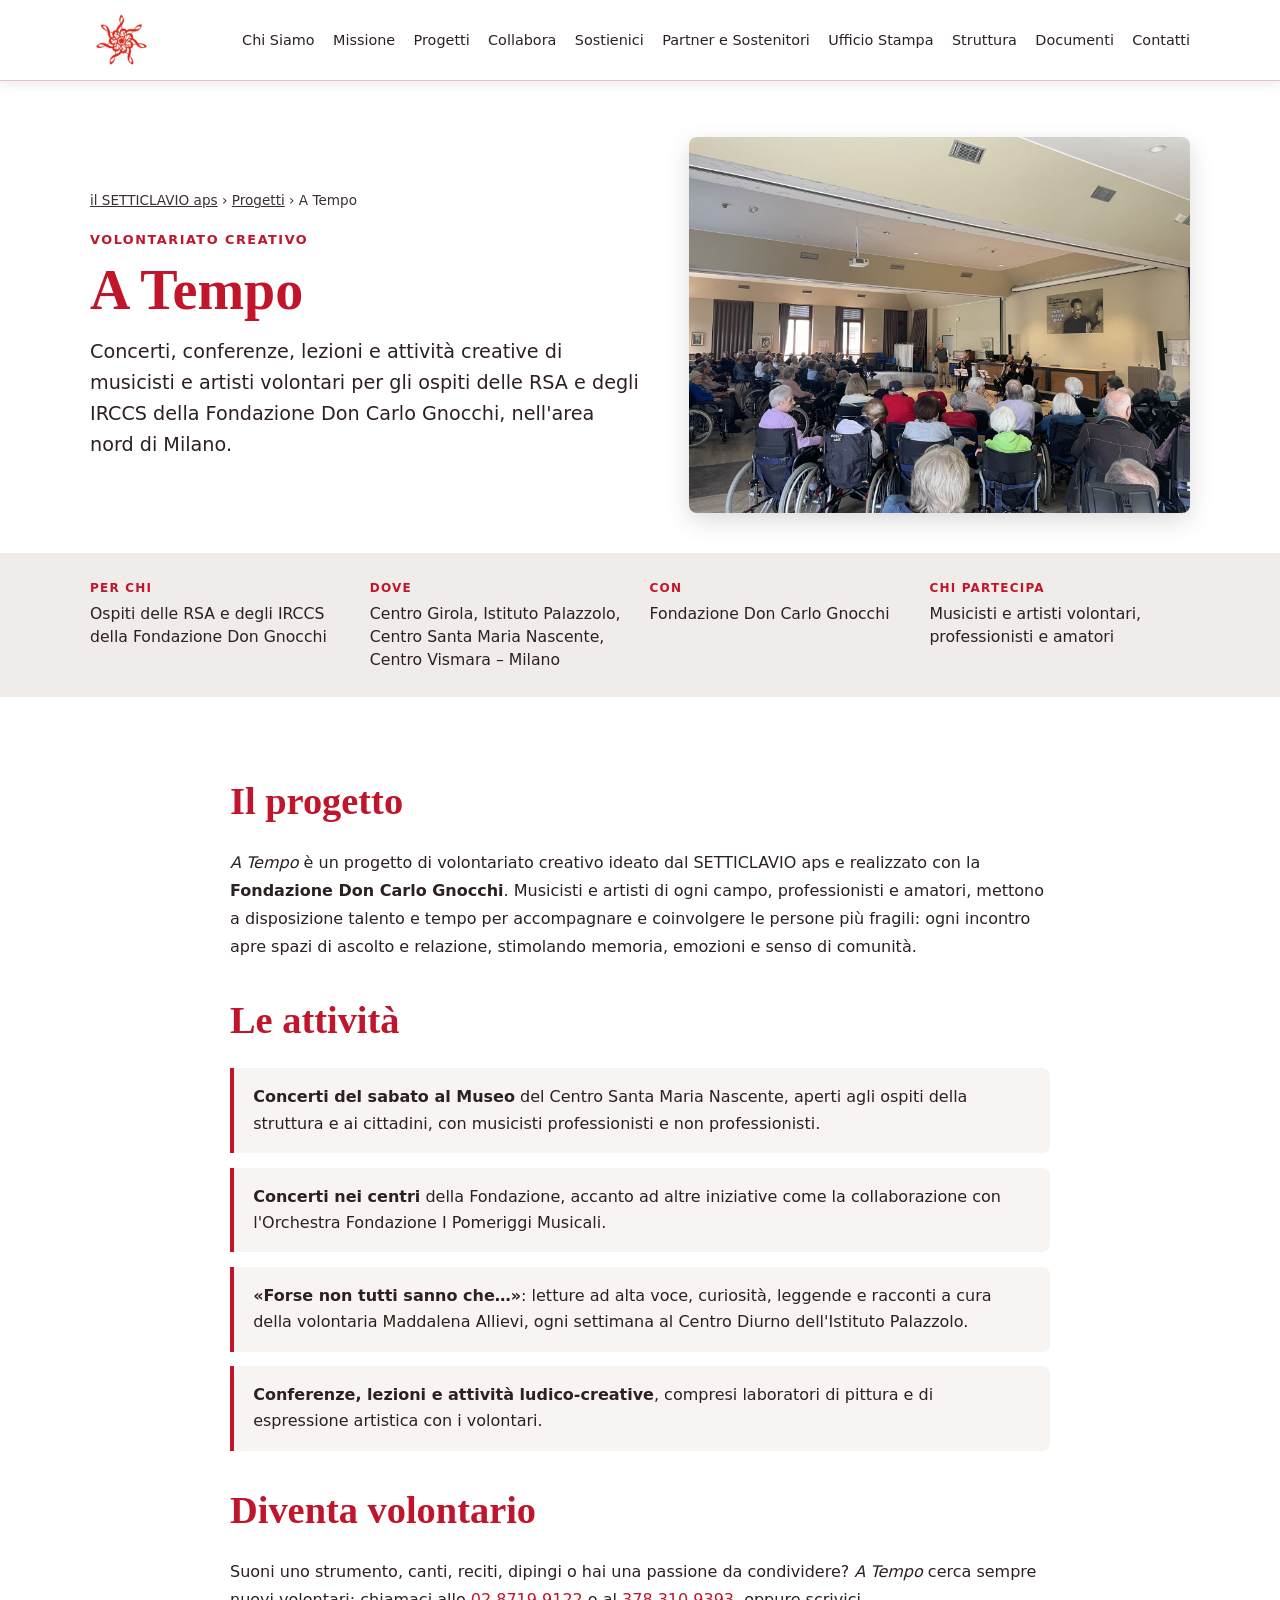
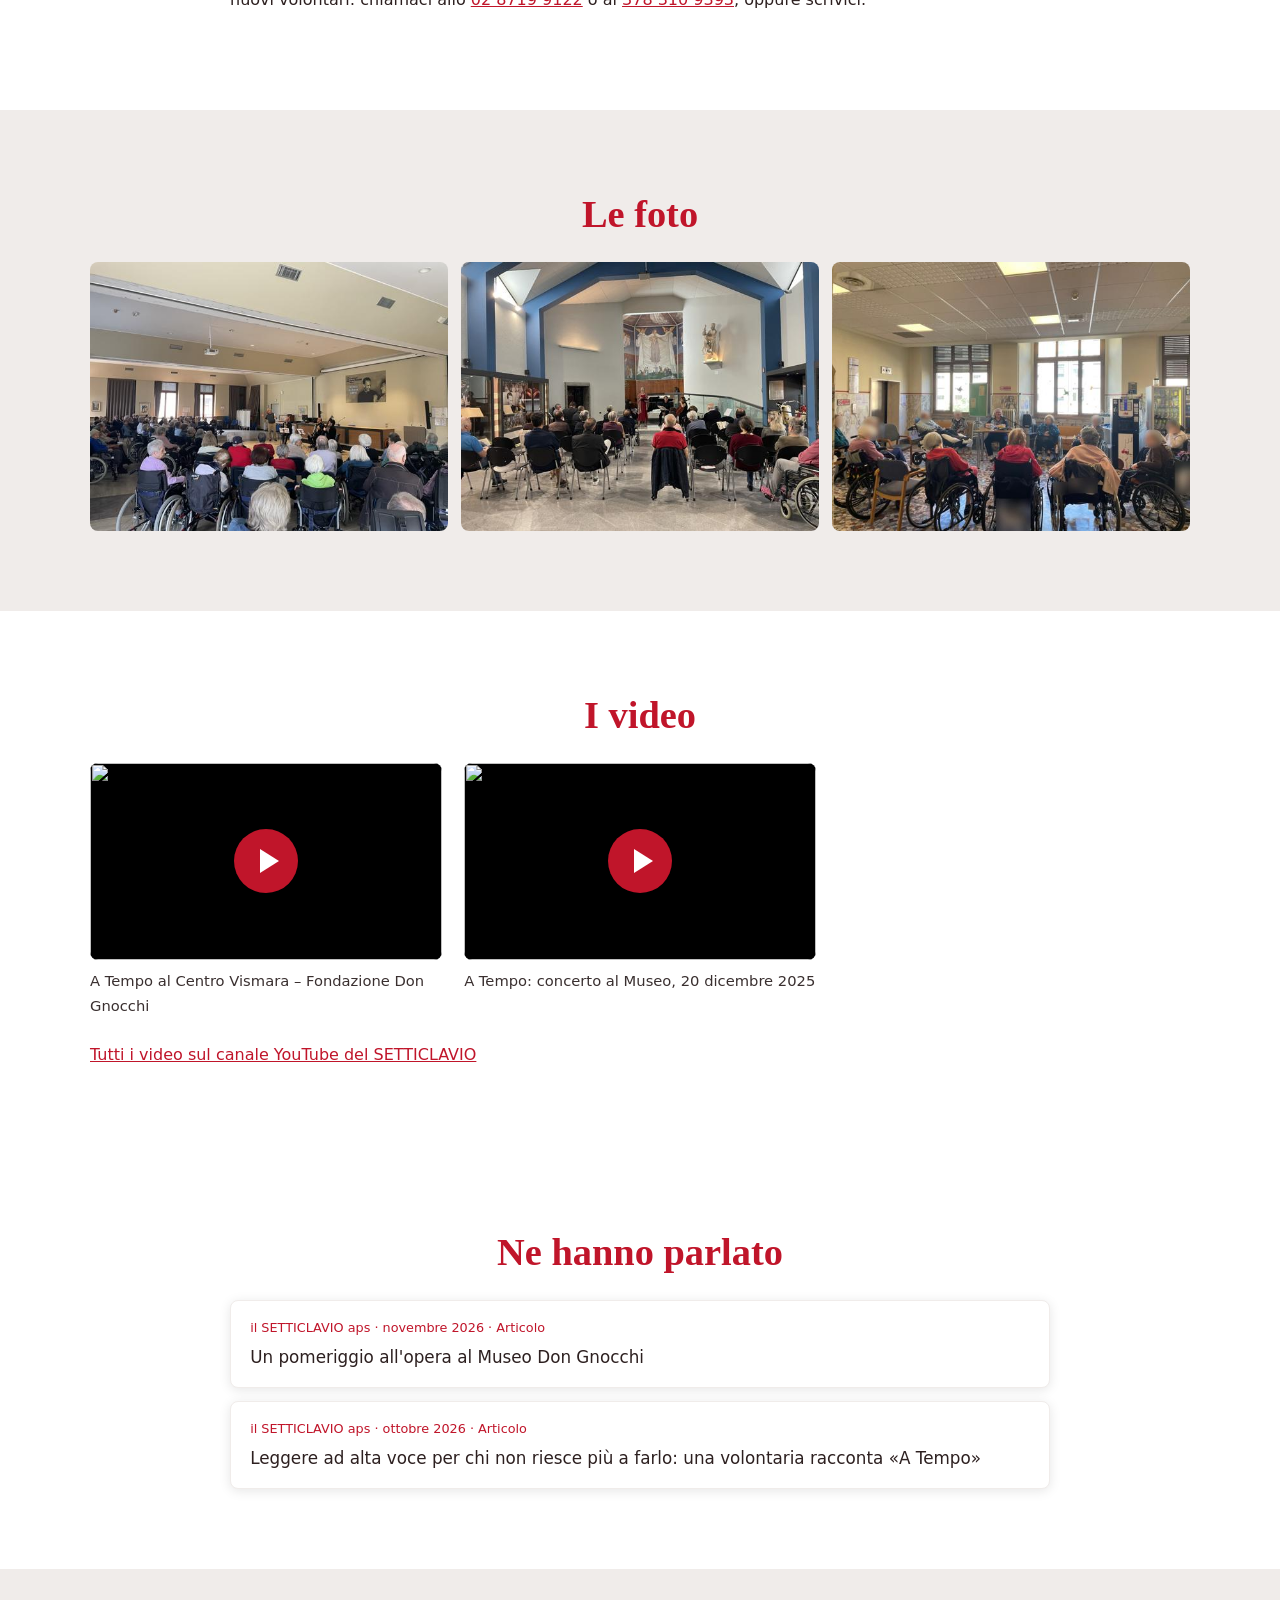
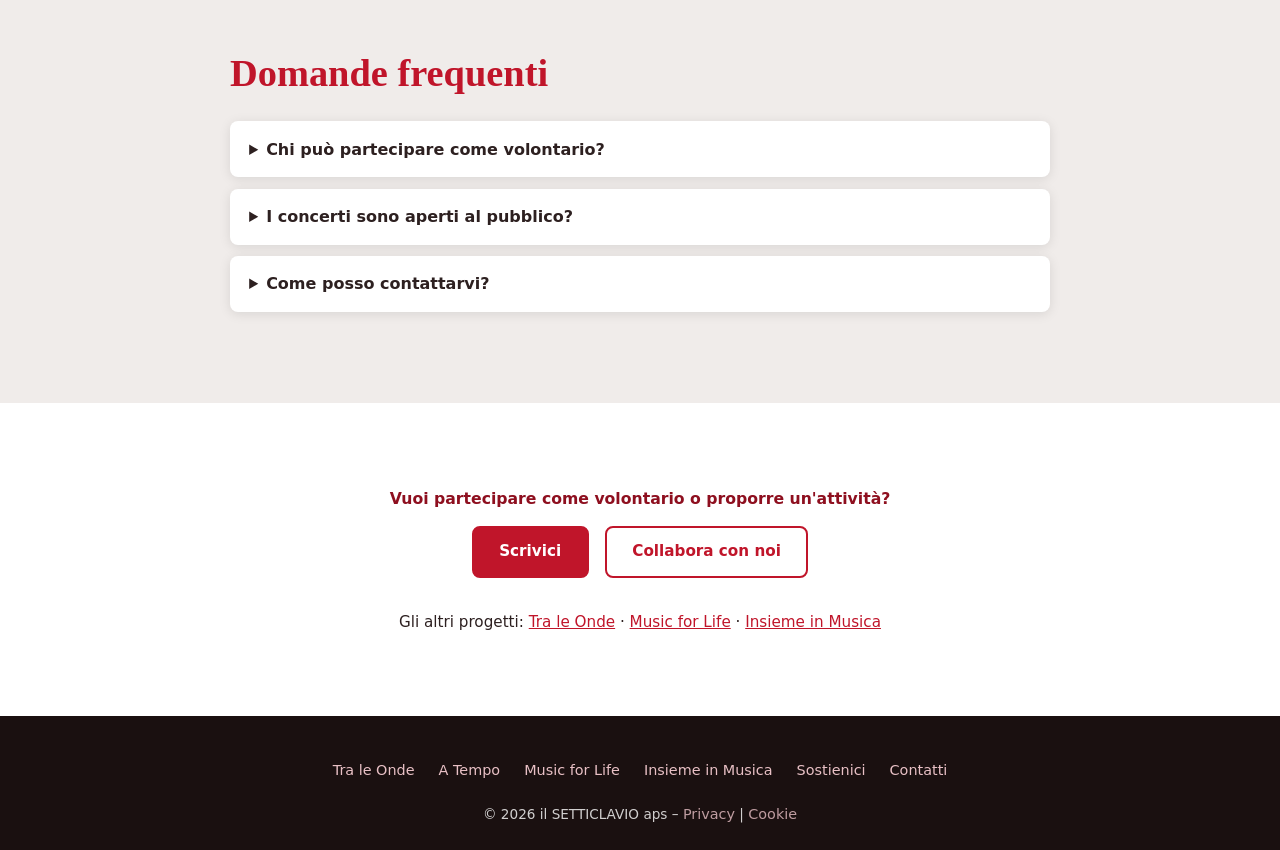
==== commit 73a15e98: "Comunicato: Un pomeriggio all'opera al Museo Don Gnocchi (novembre 2026) Scheda nei Comunicati dell'" ====
--- a/progetti/a-tempo/index.html
+++ b/progetti/a-tempo/index.html
@@ -207,6 +207,7 @@
       <div class="container">
         <h2>Ne hanno parlato</h2>
         <ul class="proj-press">
+          <li><a href="../../assets/images/rassegna/2026-11-a-tempo-pomeriggio-opera.jpg" target="_blank" rel="noopener"><span class="proj-press-meta">il SETTICLAVIO aps · novembre 2026 · Articolo</span><span class="proj-press-title">Un pomeriggio all'opera al Museo Don Gnocchi</span></a></li>
           <li><a href="../../assets/images/rassegna/2026-10-a-tempo-letture.jpg" target="_blank" rel="noopener"><span class="proj-press-meta">il SETTICLAVIO aps · ottobre 2026 · Articolo</span><span class="proj-press-title">Leggere ad alta voce per chi non riesce più a farlo: una volontaria racconta «A Tempo»</span></a></li>
         </ul>
       </div>
